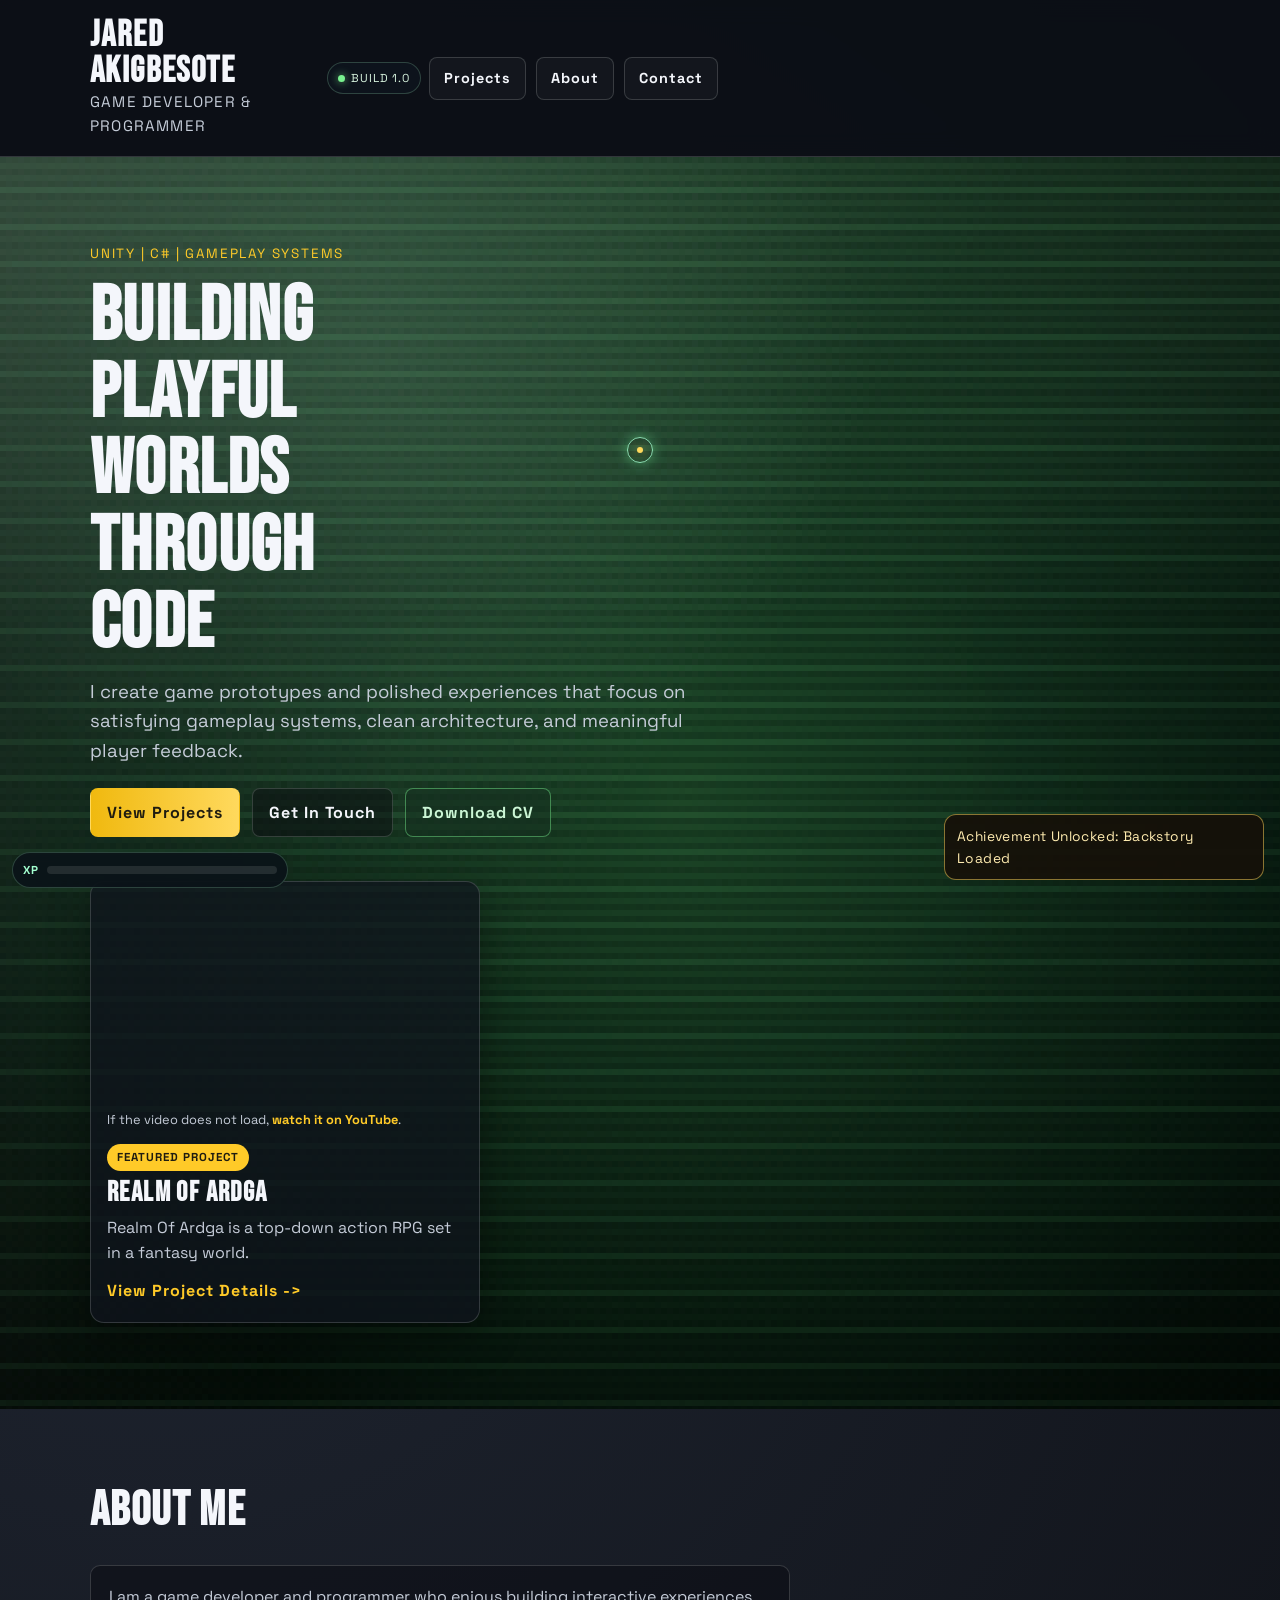
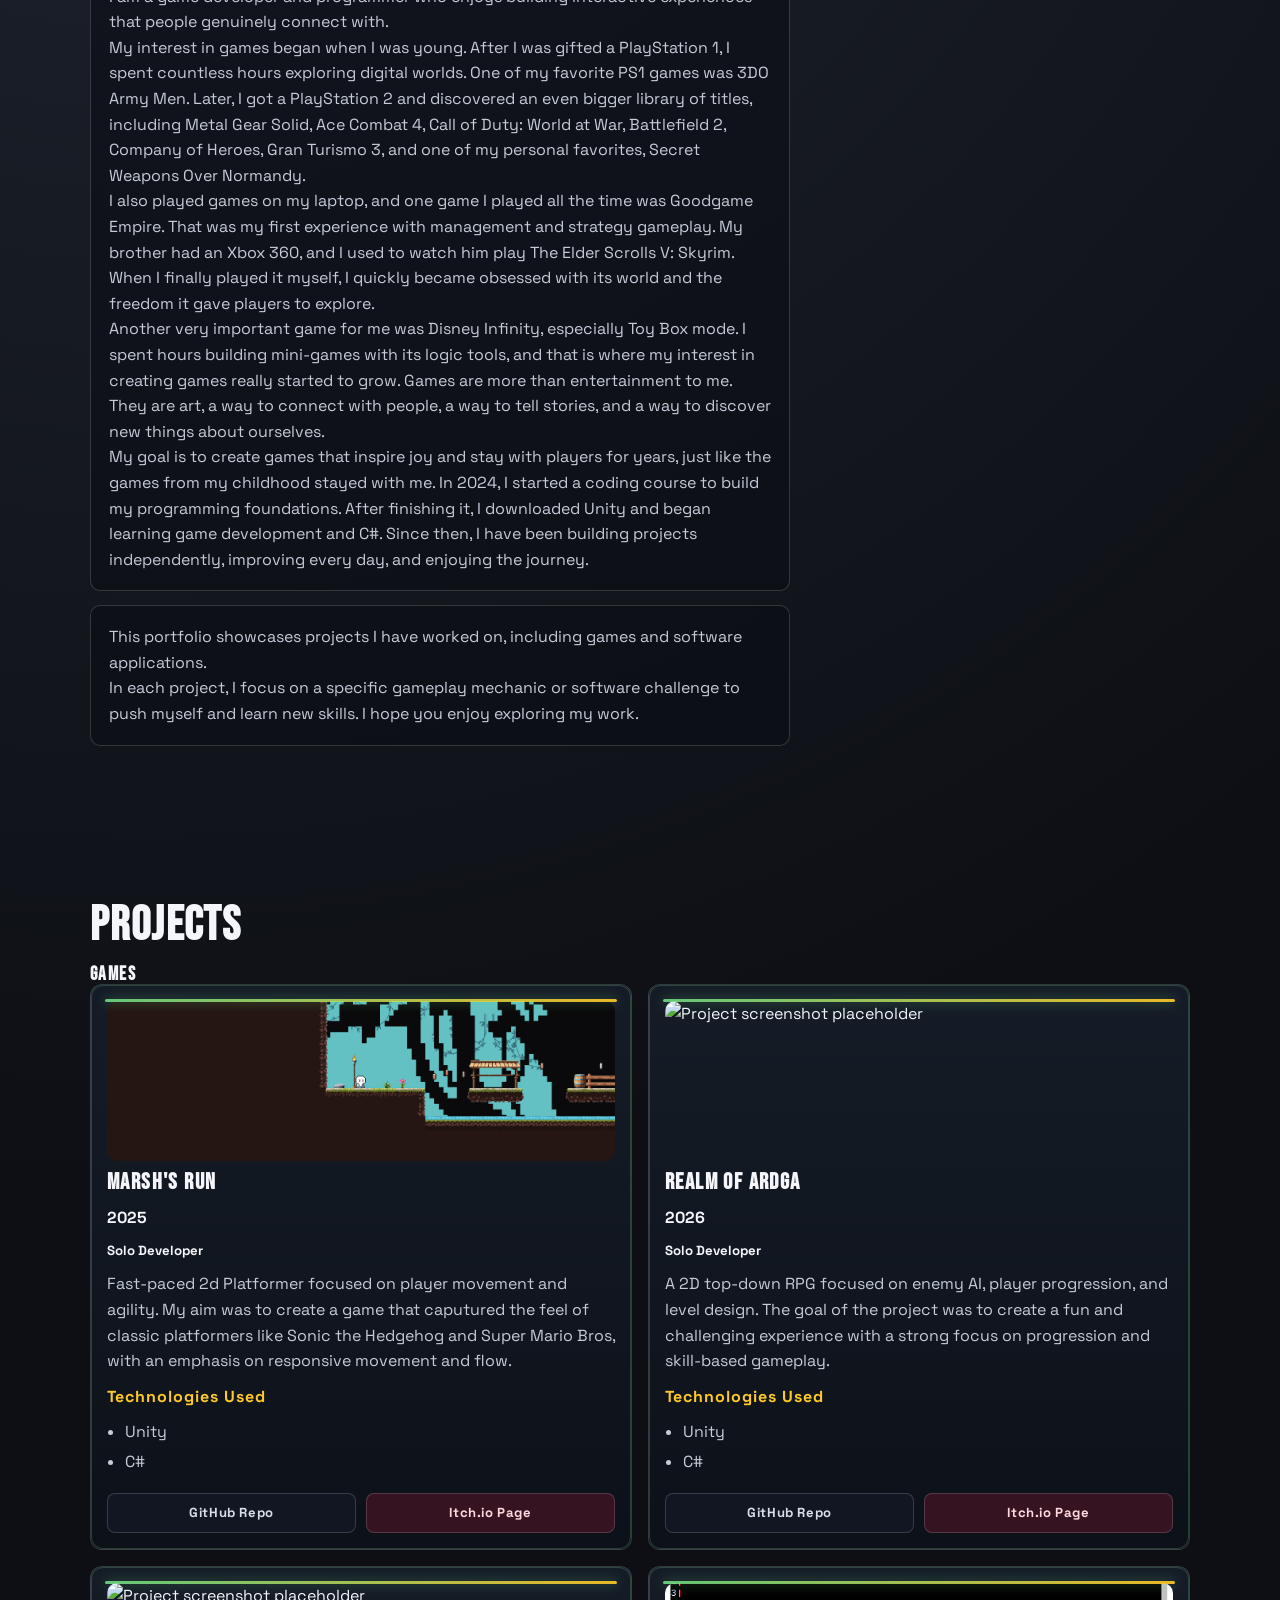
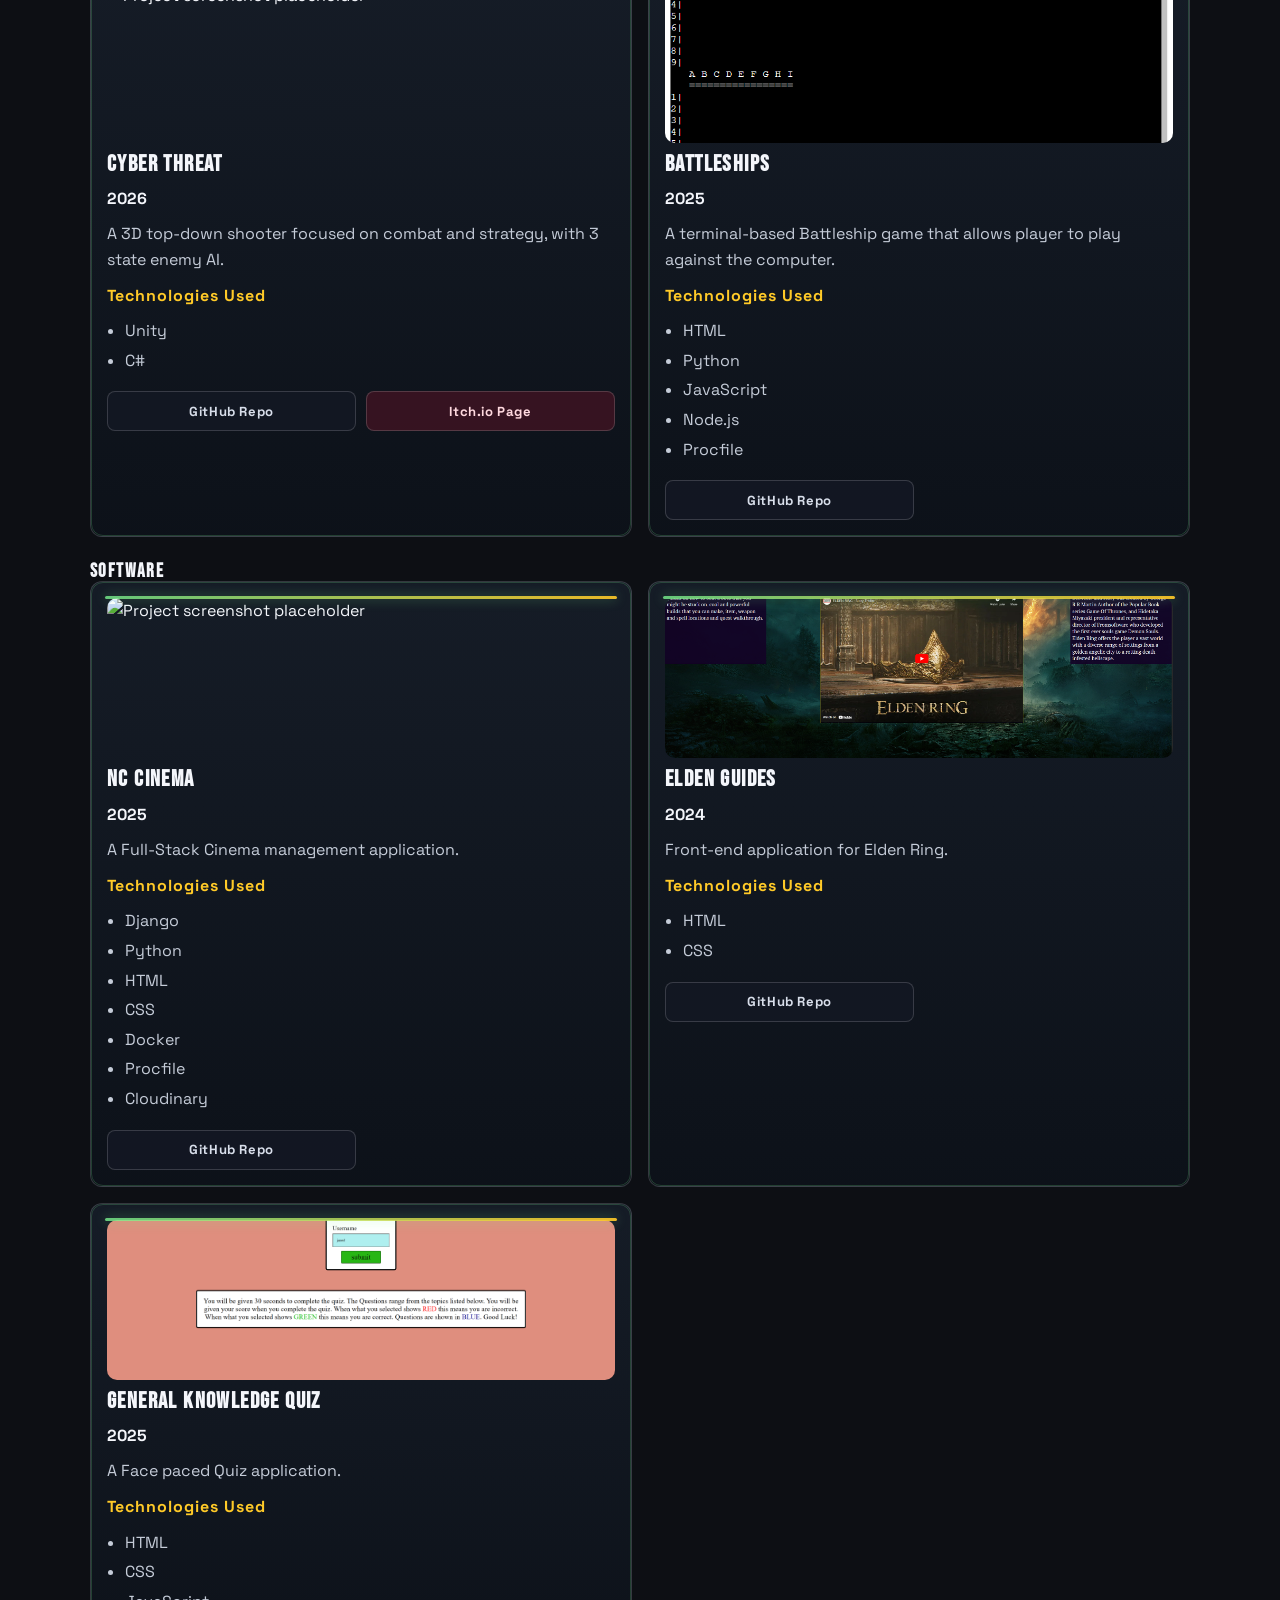
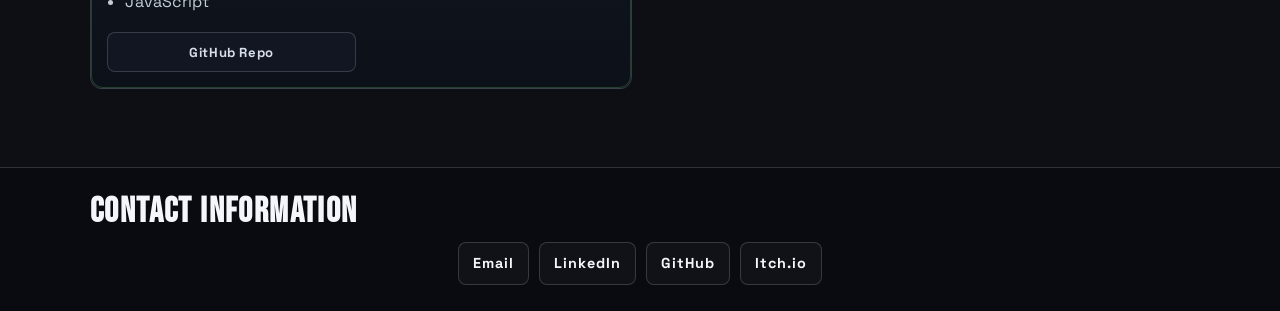
==== index.html @ 9cdea9b0 "Refine project tile content and linking" ====
<!doctype html>
<html lang="en">

<head>
  <meta charset="UTF-8" />
  <meta name="viewport" content="width=device-width, initial-scale=1.0" />
  <meta name="description" content="Portfolio of a game developer and programmer." />
  <title>Jared Akigbesote | Game Developer Portfolio</title>
  <link rel="stylesheet" href="Assets/Css/style.css" />
  <script src="Assets/Js/pixel-bg.js" defer></script>
  <script src="Assets/Js/game-ui.js" defer></script>
</head>

<body>
  <div class="xp-hud" aria-hidden="true">
    <span class="xp-label">XP</span>
    <div class="xp-track">
      <div class="xp-fill" id="xp-fill"></div>
    </div>
  </div>
  <div class="achievement-toast" id="achievement-toast" role="status" aria-live="polite"></div>
  <div class="cursor-dot" id="cursor-dot" aria-hidden="true"></div>
  <div class="cursor-ring" id="cursor-ring" aria-hidden="true"></div>
  <header class="site-header">
    <div class="container header-inner">
      <div class="brand-block">
        <h1>Jared Akigbesote</h1>
        <p id="subtitle">Game Developer & Programmer</p>
      </div>
      <div class="hud-stats" aria-label="Status panel">
        <div class="hud-stat-chip">
          <span class="hud-dot"></span>
          <span>Build 1.0</span>
        </div>
        <nav aria-label="Primary navigation">
          <ul id="navbar">
            <li class="nav-item"><a href="#projects">Projects</a></li>
            <li class="nav-item"><a href="#about">About</a></li>
            <li class="nav-item"><a href="#contact">Contact</a></li>
          </ul>
        </nav>
      </div>
  </header>
  <!-- Main -->
  <main>
    <section id="welcome" class="hero-section">
      <div class="hero-backdrop" aria-hidden="true">
        <canvas id="hero-pixel-canvas"></canvas>
      </div>
      <div class="container hero-grid">
        <div class="hero-copy">
          <p class="eyebrow">Unity | C# | Gameplay Systems</p>
          <h2 id="welcome-heading">Building Playful Worlds Through Code</h2>
          <p class="hero-description">
            I create game prototypes and polished experiences that focus on
            satisfying gameplay systems, clean architecture, and meaningful player
            feedback.
          </p>
          <div class="hero-actions">
            <a class="button button-primary" href="#projects">View Projects</a>
            <a class="button button-secondary" href="#contact">Get In Touch</a>
            <a class="button button-cv" href="Assets/CV/Jared-Akigbesote-CV.pdf" download>Download CV</a>
          </div>
        </div>

        <article class="featured-project-box" aria-label="Featured project">
          <div class="featured-project-image">
            <iframe src="https://www.youtube.com/embed/cj3sl-19QPA" title="Realm Of Ardga gameplay trailer"
              frameborder="0"
              allow="accelerometer; autoplay; clipboard-write; encrypted-media; gyroscope; picture-in-picture"
              referrerpolicy="strict-origin-when-cross-origin" loading="lazy" allowfullscreen></iframe>
          </div>
          <p class="video-fallback">
            If the video does not load,
            <a href="https://www.youtube.com/watch?v=cj3sl-19QPA" target="_blank" rel="noopener noreferrer">watch it on
              YouTube</a>.
          </p>
          <div class="featured-project-tag">Featured Project</div>
          <h3>Realm Of Ardga</h3>
          <p>Realm Of Ardga is a top-down action RPG set in a fantasy world.</p>
          <a href="#projects" class="project-link">View Project Details -></a>
        </article>
      </div>
    </section>

    <!-- About Section -->

    <section id="about" class="content-section">
      <div class="container about-grid">
        <h2>About Me</h2>
        <div class="profile-text-container">
          <div id="profile-text">
            <p>
              I am a game developer and programmer who enjoys building
              interactive experiences that people genuinely connect with.
            </p>
            <p>
              My interest in games began when I was young. After I was gifted a
              PlayStation 1, I spent countless hours exploring digital worlds.
              One of my favorite PS1 games was 3DO Army Men. Later, I got a
              PlayStation 2 and discovered an even bigger library of titles,
              including Metal Gear Solid, Ace Combat 4, Call of Duty: World at
              War, Battlefield 2, Company of Heroes, Gran Turismo 3, and one of
              my personal favorites, Secret Weapons Over Normandy.
            </p>
            <p>
              I also played games on my laptop, and one game I played all the
              time was Goodgame Empire. That was my first experience with
              management and strategy gameplay. My brother had an Xbox 360, and
              I used to watch him play The Elder Scrolls V: Skyrim. When I
              finally played it myself, I quickly became obsessed with its world
              and the freedom it gave players to explore.
            </p>
            <p>
              Another very important game for me was Disney Infinity, especially
              Toy Box mode. I spent hours building mini-games with its logic
              tools, and that is where my interest in creating games really
              started to grow. Games are more than entertainment to me. They are
              art, a way to connect with people, a way to tell stories, and a
              way to discover new things about ourselves.
            </p>
            <p>
              My goal is to create games that inspire joy and stay with players
              for years, just like the games from my childhood stayed with me.
              In 2024, I started a coding course to build my programming
              foundations. After finishing it, I downloaded Unity and began
              learning game development and C#. Since then, I have been building
              projects independently, improving every day, and enjoying the
              journey.
            </p>
          </div>
          <div id="profile-text-secondary">
            <p>
              This portfolio showcases projects I have worked on, including
              games and software applications.
            </p>
            <p>
              In each project, I focus on a specific gameplay mechanic or
              software challenge to push myself and learn new skills. I hope you
              enjoy exploring my work.
            </p>
          </div>
        </div>
      </div>
    </section>
    <!-- Projects Section -->
    <section id="projects" class="content-section">
      <div class="container">
        <h2>Projects</h2>
        <h3>Games</h3>
        <div class="project-grid">
          <article class="project-tile" data-project-url="marshsrun.html">
            <div class="project-tile-image">
              <img src="Assets/Images/Marsh's-run.png" alt="Project screenshot placeholder" />
            </div>
            <h3>Marsh's Run</h3>
            <h4>2025</h4>
            <h5>Solo Developer</h5>
            <p>
              Fast-paced 2d Platformer focused on player movement and agility.
              My aim was to create a game that caputured the feel of classic platformers like Sonic the
              Hedgehog and Super Mario Bros, with an emphasis on responsive movement and flow.
            </p>
            <h4 class="project-tech-heading">Technologies Used</h4>
            <ul class="project-tech-list">
              <li>Unity</li>
              <li>C#</li>
            </ul>
            <div class="project-links">
              <a class="project-box-button github-button" href="https://github.com/jareda034/MarshsRunScripts"
                target="_blank" rel="noopener noreferrer">GitHub Repo</a>
              <a class="project-box-button itch-button" href="https://ping-wing.itch.io/marshs-run" target="_blank"
                rel="noopener noreferrer">Itch.io Page</a>
            </div>
          </article>
          <article class="project-tile" data-project-url="realmofardga.html">
            <div class="project-tile-image">
              <img src="Assets/Images/featured-project.png" alt="Project screenshot placeholder" />
            </div>
            <h3>Realm Of Ardga</h3>
            <h4>2026</h4>
            <h5>Solo Developer</h5>
            <p>
              A 2D top-down RPG focused on enemy AI, player progression, and level design. The goal of the project was
              to create a fun and challenging experience with a strong focus on progression and skill-based gameplay.
            </p>
            <h4 class="project-tech-heading">Technologies Used</h4>
            <ul class="project-tech-list">
              <li>Unity</li>
              <li>C#</li>
            </ul>
            <div class="project-links">
              <a class="project-box-button github-button" href="https://github.com/jareda034/Scripts" target="_blank"
                rel="noopener noreferrer">GitHub Repo</a>
              <a class="project-box-button itch-button" href="https://ping-wing.itch.io/realm-of-ard" target="_blank"
                rel="noopener noreferrer">Itch.io Page</a>
            </div>
          </article>
          <article class="project-tile">
            <div class="project-tile-image">
              <img src="Assets/Images/Cyber-Threat.png" alt="Project screenshot placeholder" />
            </div>
            <h3>Cyber Threat</h3>
            <h4>2026</h4>
            <p>
              A 3D top-down shooter focused on combat and strategy, with 3
              state enemy AI.
            </p>
            <h4 class="project-tech-heading">Technologies Used</h4>
            <ul class="project-tech-list">
              <li>Unity</li>
              <li>C#</li>
            </ul>
            <div class="project-links">
              <a class="project-box-button github-button" href="https://github.com/jareda034/Bounty" target="_blank"
                rel="noopener noreferrer">GitHub Repo</a>
              <a class="project-box-button itch-button" href="https://ping-wing.itch.io/cyber-threat" target="_blank"
                rel="noopener noreferrer">Itch.io Page</a>
            </div>
          </article>
          <article class="project-tile">
            <div class="project-tile-image">
              <img src="Assets/Images/battleship.png" alt="Project screenshot placeholder" />
            </div>
            <h3>BattleShips</h3>
            <h4>2025</h4>
            <p>
              A terminal-based Battleship game that allows player to play against the computer.
            </p>
            <h4 class="project-tech-heading">Technologies Used</h4>
            <ul class="project-tech-list">
              <li>HTML</li>
              <li>Python</li>
              <li>JavaScript</li>
              <li>Node.js</li>
              <li>Procfile</li>
            </ul>
            <div class="project-links">
              <a class="project-box-button github-button" href="https://github.com/jaredakigbesote/battleship"
                target="_blank" rel="noopener noreferrer">GitHub Repo</a>
            </div>
          </article>
        </div>

        <br />

        <h3>Software</h3>
        <div class="project-grid">
          <article class="project-tile">
            <div class="project-tile-image">
              <img src="Assets/Images/NCmain.png" alt="Project screenshot placeholder" />
            </div>
            <h3>NC Cinema</h3>
            <h4>2025</h4>
            <p>A Full-Stack Cinema management application.</p>
            <h4 class="project-tech-heading">Technologies Used</h4>
            <ul class="project-tech-list">
              <li>Django</li>
              <li>Python</li>
              <li>HTML</li>
              <li>CSS</li>
              <li>Docker</li>
              <li>Procfile</li>
              <li>Cloudinary</li>
            </ul>
            <div class="project-links">
              <a class="project-box-button github-button" href="https://github.com/jaredakigbesote/cinema-p4"
                target="_blank" rel="noopener noreferrer">GitHub Repo</a>
            </div>
          </article>
          <article class="project-tile">
            <div class="project-tile-image">
              <img src="Assets/Images/EldenGuides.png" alt="Project screenshot placeholder" />
            </div>
            <h3>Elden Guides</h3>
            <h4>2024</h4>
            <p>Front-end application for Elden Ring.</p>
            <h4 class="project-tech-heading">Technologies Used</h4>
            <ul class="project-tech-list">
              <li>HTML</li>
              <li>CSS</li>
            </ul>
            <div class="project-links">
              <a class="project-box-button github-button" href="https://github.com/jaredakigbesote/Eguides-project"
                target="_blank" rel="noopener noreferrer">GitHub Repo</a>
            </div>
          </article>
          <article class="project-tile">
            <div class="project-tile-image">
              <img src="Assets/Images/Quizmain.png" alt="Project screenshot placeholder" />
            </div>
            <h3>General Knowledge Quiz</h3>
            <h4>2025</h4>
            <p>A Face paced Quiz application.</p>
            <h4 class="project-tech-heading">Technologies Used</h4>
            <ul class="project-tech-list">
              <li>HTML</li>
              <li>CSS</li>
              <li>JavaScript</li>
            </ul>
            <div class="project-links">
              <a class="project-box-button github-button" href="https://github.com/jaredakigbesote/quiz" target="_blank"
                rel="noopener noreferrer">GitHub Repo</a>
            </div>
          </article>
        </div>
      </div>
    </section>
  </main>
  <!-- Contact Section -->
  <footer id="contact">
    <div class="container">
      <h2 id="contact-heading">Contact Information</h2>
      <nav aria-label="Contact links">
        <ul id="contact-bar">
          <li class="nav-item">
            <a href="https://mail.google.com/mail/?view=cm&fs=1&to=jakigbesotewm@gmail.com&su=Portfolio%20Inquiry"
              target="_blank" rel="noopener noreferrer">Email</a>
          </li>
          <li class="nav-item">
            <a href="https://www.linkedin.com/in/jared-akigbesote-3b79b0327/" target="_blank"
              rel="noopener noreferrer">LinkedIn</a>
          </li>
          <li class="nav-item">
            <a href="https://github.com/jareda034" target="_blank" rel="noopener noreferrer">GitHub</a>
          </li>
          <li class="nav-item">
            <a href="https://ping-wing.itch.io/" target="_blank" rel="noopener noreferrer">Itch.io</a>
          </li>
        </ul>
      </nav>
    </div>
  </footer>
</body>

</html>
---- Assets/Css/style.css ----
@import url("https://fonts.googleapis.com/css2?family=Bebas+Neue&family=Space+Grotesk:wght@400;500;700&display=swap");

:root {
  --bg: #0d0f14;
  --surface: #191d26;
  --surface-soft: rgba(16, 20, 30, 0.72);
  --text: #f4f6fb;
  --muted: #c5ccd8;
  --accent: #ffca28;
  --accent-strong: #ffd95d;
  --line: rgba(255, 255, 255, 0.16);
  --shadow: 0 14px 40px rgba(0, 0, 0, 0.38);
  --hud: rgba(14, 22, 31, 0.86);
  --hud-line: rgba(165, 240, 189, 0.22);
}

* {
  margin: 0;
  padding: 0;
  box-sizing: border-box;
}

.site-header,
main,
footer {
  position: relative;
  z-index: 1;
}

body {
  min-height: 100vh;
  color: var(--text);
  font-family: "Space Grotesk", "Segoe UI", sans-serif;
  background: radial-gradient(circle at 12% 20%, #1f2531 0%, var(--bg) 42%);
  line-height: 1.6;
}

body::before {
  content: "";
  position: fixed;
  inset: 0;
  pointer-events: none;
  z-index: 0;
  background-image:
    linear-gradient(rgba(255, 255, 255, 0.02) 1px, transparent 1px),
    linear-gradient(90deg, rgba(255, 255, 255, 0.02) 1px, transparent 1px);
  background-size: 36px 36px;
  opacity: 0.35;
}

h1,
h2,
h3 {
  font-family: "Bebas Neue", Impact, sans-serif;
  letter-spacing: 1.4px;
  line-height: 1;
}

a {
  color: inherit;
}

.container {
  width: min(1100px, 92vw);
  margin: 0 auto;
}

.site-header {
  position: sticky;
  top: 0;
  z-index: 100;
  background: rgba(12, 15, 22, 0.9);
  border-bottom: 1px solid var(--line);
  backdrop-filter: blur(12px);
}

.header-inner {
  display: flex;
  justify-content: space-between;
  align-items: center;
  gap: 16px;
  padding: 18px 0;
}

.brand-block h1 {
  font-size: clamp(2rem, 2.8vw, 2.6rem);
}

#subtitle {
  color: var(--muted);
  font-size: 0.95rem;
  text-transform: uppercase;
  letter-spacing: 1.2px;
}

.hud-stats {
  display: flex;
  gap: 8px;
  align-items: center;
}

.hud-stat-chip {
  display: inline-flex;
  align-items: center;
  gap: 6px;
  padding: 6px 10px;
  border: 1px solid var(--hud-line);
  border-radius: 999px;
  background: var(--hud);
  font-size: 0.72rem;
  color: #d7f3de;
  letter-spacing: 0.8px;
  text-transform: uppercase;
}

.hud-dot {
  width: 7px;
  height: 7px;
  border-radius: 50%;
  background: #79f28f;
  box-shadow: 0 0 8px rgba(121, 242, 143, 0.8);
}

.hud-dot-warn {
  background: #f7d85c;
  box-shadow: 0 0 8px rgba(247, 216, 92, 0.8);
}

#navbar,
#contact-bar {
  display: flex;
  flex-wrap: wrap;
  justify-content: center;
  gap: 10px;
  list-style: none;
}

.nav-item a {
  display: inline-block;
  text-decoration: none;
  border: 1px solid var(--line);
  background-color: rgba(255, 255, 255, 0.03);
  padding: 9px 14px;
  border-radius: 8px;
  font-size: 0.9rem;
  font-weight: 700;
  letter-spacing: 1px;
  transition: transform 0.2s ease, border-color 0.2s ease, color 0.2s ease;
}

.nav-item a:hover,
.nav-item a:focus-visible {
  color: var(--accent);
  border-color: var(--accent);
  transform: translateY(-2px);
}

.hero-section {
  position: relative;
  overflow: hidden;
}

.hero-backdrop {
  position: absolute;
  inset: 0;
  background: linear-gradient(180deg, rgba(10, 13, 20, 0.6), rgba(7, 10, 16, 0.92));
  transform: scale(1.02);
}

#hero-pixel-canvas {
  position: absolute;
  inset: 0;
  width: 100%;
  height: 100%;
  image-rendering: pixelated;
  pointer-events: none;
}

.hero-grid {
  position: relative;
  display: grid;
  grid-template-columns: 1.2fr 0.9fr;
  gap: clamp(24px, 3.4vw, 44px);
  align-items: end;
  min-height: 78vh;
  padding: clamp(48px, 8vw, 86px) 0;
}

.hero-copy {
  display: grid;
  gap: 14px;
  max-width: 60ch;
}

.eyebrow {
  font-size: 0.84rem;
  text-transform: uppercase;
  letter-spacing: 1.8px;
  color: var(--accent);
}

#welcome-heading {
  font-size: clamp(2.8rem, 6vw, 5rem);
  max-width: 11ch;
  text-wrap: balance;
}

.hero-description {
  color: var(--muted);
  font-size: clamp(1rem, 1.7vw, 1.16rem);
}

.hero-actions {
  display: flex;
  flex-wrap: wrap;
  gap: 12px;
  margin-top: 8px;
}

.button {
  display: inline-block;
  text-decoration: none;
  border-radius: 8px;
  padding: 11px 16px;
  font-weight: 700;
  letter-spacing: 1px;
  border: 1px solid transparent;
  transition: transform 0.2s ease, filter 0.2s ease, box-shadow 0.2s ease;
  position: relative;
  overflow: hidden;
}

.button:hover,
.button:focus-visible {
  transform: translateY(-2px);
  filter: brightness(1.06);
}

.button::after {
  content: "";
  position: absolute;
  inset: 0;
  background: linear-gradient(120deg, transparent 0%, rgba(255, 255, 255, 0.26) 40%, transparent 72%);
  transform: translateX(-130%);
  transition: transform 0.45s ease;
}

.button:hover::after,
.button:focus-visible::after {
  transform: translateX(130%);
}

.button-primary {
  background: linear-gradient(90deg, #f0b90f, var(--accent-strong));
  color: #1f1c10;
}

.button-secondary {
  border-color: var(--line);
  background: rgba(10, 12, 16, 0.5);
}

.button-cv {
  border-color: rgba(121, 242, 143, 0.45);
  background: rgba(22, 49, 33, 0.56);
  color: #cbf6d5;
}

.button-cv:hover,
.button-cv:focus-visible {
  border-color: rgba(160, 255, 186, 0.8);
  box-shadow: 0 0 16px rgba(121, 242, 143, 0.35);
}

.featured-project-box {
  justify-self: end;
  max-width: 390px;
  border-radius: 14px;
  overflow: hidden;
  background: var(--surface-soft);
  border: 1px solid var(--line);
  box-shadow: var(--shadow);
  display: grid;
}

.featured-project-image {
  width: 100%;
  height: 220px;
  overflow: hidden;
}

.featured-project-image iframe,
.featured-project-image img {
  width: 100%;
  height: 100%;
  object-fit: cover;
  display: block;
  transition: transform 0.35s ease;
}

.featured-project-box:hover .featured-project-image img,
.featured-project-box:hover .featured-project-image iframe {
  transform: scale(1.04);
}

.featured-project-tag {
  justify-self: start;
  margin: 14px 16px 8px;
  font-size: 0.72rem;
  color: #1f1c10;
  font-weight: 700;
  letter-spacing: 1px;
  text-transform: uppercase;
  background: var(--accent);
  border-radius: 999px;
  padding: 4px 10px;
}

.featured-project-box h3 {
  font-size: 1.75rem;
  margin: 0 16px;
}

.featured-project-box p {
  margin: 8px 16px 0;
  color: var(--muted);
}

.video-fallback {
  margin: 10px 16px 0;
  font-size: 0.8rem;
  color: #b6c0d3;
}

.video-fallback a {
  color: var(--accent);
  text-decoration: none;
  font-weight: 700;
}

.video-fallback a:hover,
.video-fallback a:focus-visible {
  color: var(--accent-strong);
}

.project-link {
  margin: 12px 16px 18px;
  text-decoration: none;
  color: var(--accent);
  font-weight: 700;
  letter-spacing: 1px;
}

.project-link:hover,
.project-link:focus-visible {
  color: var(--accent-strong);
}

.hero-section,
.content-section {
  opacity: 0;
  transform: translateY(20px);
  transition: opacity 0.65s ease, transform 0.65s ease;
}

.hero-section.is-visible,
.content-section.is-visible {
  opacity: 1;
  transform: translateY(0);
}

.content-section {
  padding: clamp(40px, 7vw, 78px) 0;
}

.content-section h2 {
  font-size: clamp(2rem, 4vw, 3rem);
  margin-bottom: 16px;
}

.about-grid {
  display: grid;
  gap: 14px;
}

.profile-text-container {
  display: grid;
  gap: 14px;
  max-width: 70ch;
}

#profile-text,
#profile-text-secondary {
  color: var(--muted);
  border: 1px solid var(--line);
  background: rgba(11, 14, 21, 0.56);
  padding: 18px;
  border-radius: 10px;
}

.project-grid {
  display: grid;
  grid-template-columns: repeat(3, minmax(0, 1fr));
  gap: 16px;
}

.project-tile {
  border: 1px solid var(--line);
  background:
    linear-gradient(180deg, rgba(21, 28, 39, 0.96), rgba(12, 17, 25, 0.96)),
    var(--surface);
  border-radius: 12px;
  padding: 16px;
  display: grid;
  align-content: start;
  gap: 10px;
  position: relative;
  overflow: hidden;
  transition: transform 0.2s ease, border-color 0.2s ease;
}

.project-tile::before {
  content: "";
  position: absolute;
  inset: 0;
  pointer-events: none;
  border-radius: inherit;
  border: 1px solid rgba(121, 242, 143, 0.2);
}

.project-tile::after {
  content: "";
  position: absolute;
  left: 14px;
  right: 14px;
  top: 14px;
  height: 3px;
  border-radius: 4px;
  background: linear-gradient(90deg, rgba(121, 242, 143, 0.8), rgba(255, 202, 40, 0.9));
  box-shadow: 0 0 12px rgba(121, 242, 143, 0.45);
}

.project-tile:hover {
  transform: translateY(-4px);
  border-color: rgba(121, 242, 143, 0.52);
}

.project-tile[data-project-url] {
  cursor: pointer;
}

.project-tile[data-project-url]:focus-visible {
  outline: 2px solid rgba(255, 202, 40, 0.9);
  outline-offset: 2px;
}

.project-tile-image {
  width: 100%;
  height: 160px;
  border-radius: 10px;
  overflow: hidden;
}

.project-tile-image img {
  width: 100%;
  height: 100%;
  object-fit: cover;
  display: block;
}

.project-tile h3 {
  font-size: 1.45rem;
}

.project-tile > h3:first-child {
  margin-top: 14px;
}

.project-tile p {
  color: var(--muted);
}

.project-tech-heading {
  font-size: 1rem;
  letter-spacing: 1px;
  color: var(--accent);
}

.project-tech-list {
  margin-left: 18px;
  color: var(--muted);
  display: grid;
  gap: 4px;
}

.mission-meta {
  display: flex;
  flex-wrap: wrap;
  gap: 6px;
  margin-top: 2px;
}

.mission-chip {
  display: inline-flex;
  align-items: center;
  padding: 2px 8px;
  border-radius: 999px;
  border: 1px solid rgba(142, 205, 255, 0.24);
  background: rgba(13, 18, 27, 0.72);
  color: #bcd5f2;
  font-size: 0.66rem;
  font-weight: 700;
  letter-spacing: 0.8px;
  text-transform: uppercase;
}

.project-links {
  display: grid;
  grid-template-columns: 1fr 1fr;
  align-items: start;
  gap: 10px;
  margin-top: 8px;
}

.project-box-button {
  display: inline-flex;
  align-items: center;
  justify-content: center;
  text-decoration: none;
  text-align: center;
  border-radius: 8px;
  padding: 8px 10px;
  min-height: 40px;
  font-size: 0.82rem;
  font-weight: 700;
  letter-spacing: 0.6px;
  border: 1px solid var(--line);
  transition: transform 0.2s ease, border-color 0.2s ease, color 0.2s ease,
    background-color 0.2s ease;
}

.project-box-button:hover,
.project-box-button:focus-visible {
  transform: translateY(-1px);
}

.github-button {
  color: #d8deea;
  background: rgba(20, 24, 35, 0.95);
}

.github-button:hover,
.github-button:focus-visible {
  border-color: #7ea1ff;
  color: #c8d7ff;
}

.itch-button {
  color: #ffd9df;
  background: rgba(61, 20, 34, 0.86);
}

.itch-button:hover,
.itch-button:focus-visible {
  border-color: #ff6b93;
  color: #ffe3ea;
}

footer {
  border-top: 1px solid var(--line);
  padding: 26px 0;
  background-color: rgba(10, 12, 16, 0.9);
}

#contact-heading {
  font-size: 2.2rem;
  margin-bottom: 12px;
}

.xp-hud {
  position: fixed;
  left: 14px;
  top: auto;
  bottom: 12px;
  z-index: 140;
  display: flex;
  align-items: center;
  gap: 8px;
  padding: 8px 10px;
  border-radius: 999px;
  border: 1px solid var(--hud-line);
  background: rgba(10, 17, 24, 0.84);
  backdrop-filter: blur(8px);
}

.xp-label {
  font-size: 0.72rem;
  letter-spacing: 1px;
  font-weight: 700;
  color: #a3ffd0;
}

.xp-track {
  width: min(32vw, 230px);
  height: 8px;
  border-radius: 999px;
  overflow: hidden;
  background: rgba(255, 255, 255, 0.1);
}

.xp-fill {
  width: 0%;
  height: 100%;
  background: linear-gradient(90deg, #72ffa8, #ffd95d);
  box-shadow: 0 0 14px rgba(114, 255, 168, 0.6);
  transition: width 0.12s linear;
}

.achievement-toast {
  position: fixed;
  right: 16px;
  bottom: 20px;
  z-index: 150;
  max-width: min(82vw, 320px);
  border-radius: 12px;
  border: 1px solid rgba(255, 217, 93, 0.5);
  background: rgba(22, 17, 9, 0.92);
  color: #ffecb0;
  padding: 10px 12px;
  font-size: 0.86rem;
  letter-spacing: 0.4px;
  opacity: 0;
  transform: translateY(14px);
  pointer-events: none;
  transition: opacity 0.3s ease, transform 0.3s ease;
}

.achievement-toast.is-visible {
  opacity: 1;
  transform: translateY(0);
}

.cursor-dot,
.cursor-ring {
  display: none;
}

@media (pointer: fine) {
  body.game-cursor {
    cursor: none;
  }

  body.game-cursor a,
  body.game-cursor button,
  body.game-cursor [role="button"] {
    cursor: none;
  }

  .cursor-dot,
  .cursor-ring {
    display: block;
    position: fixed;
    left: 0;
    top: 0;
    transform: translate(-50%, -50%);
    pointer-events: none;
    z-index: 180;
  }

  .cursor-dot {
    width: 6px;
    height: 6px;
    border-radius: 50%;
    background: #ffd95d;
    box-shadow: 0 0 12px rgba(255, 217, 93, 0.8);
  }

  .cursor-ring {
    width: 26px;
    height: 26px;
    border: 1px solid rgba(163, 255, 208, 0.82);
    border-radius: 50%;
    box-shadow: 0 0 14px rgba(114, 255, 168, 0.45);
    transition: width 0.14s ease, height 0.14s ease, border-color 0.14s ease;
  }

  .cursor-ring.is-hot {
    width: 40px;
    height: 40px;
    border-color: rgba(255, 217, 93, 0.92);
  }
}

@media (max-width: 1280px) {
  .hero-grid {
    grid-template-columns: 1fr;
    min-height: auto;
  }

  .xp-hud {
    top: auto;
    bottom: 12px;
    left: 12px;
  }

  .featured-project-box {
    justify-self: start;
    width: min(420px, 100%);
  }

  .project-grid {
    grid-template-columns: 1fr 1fr;
  }

  .hud-stats {
    order: 3;
    width: 100%;
    justify-content: flex-start;
  }
}

@media (max-width: 640px) {
  .header-inner {
    flex-direction: column;
    align-items: flex-start;
  }

  #welcome-heading {
    max-width: 16ch;
  }

  .hero-actions {
    width: 100%;
  }

  .button {
    width: 100%;
    text-align: center;
  }

  .project-grid {
    grid-template-columns: 1fr;
  }

  .project-links {
    grid-template-columns: 1fr;
  }
}
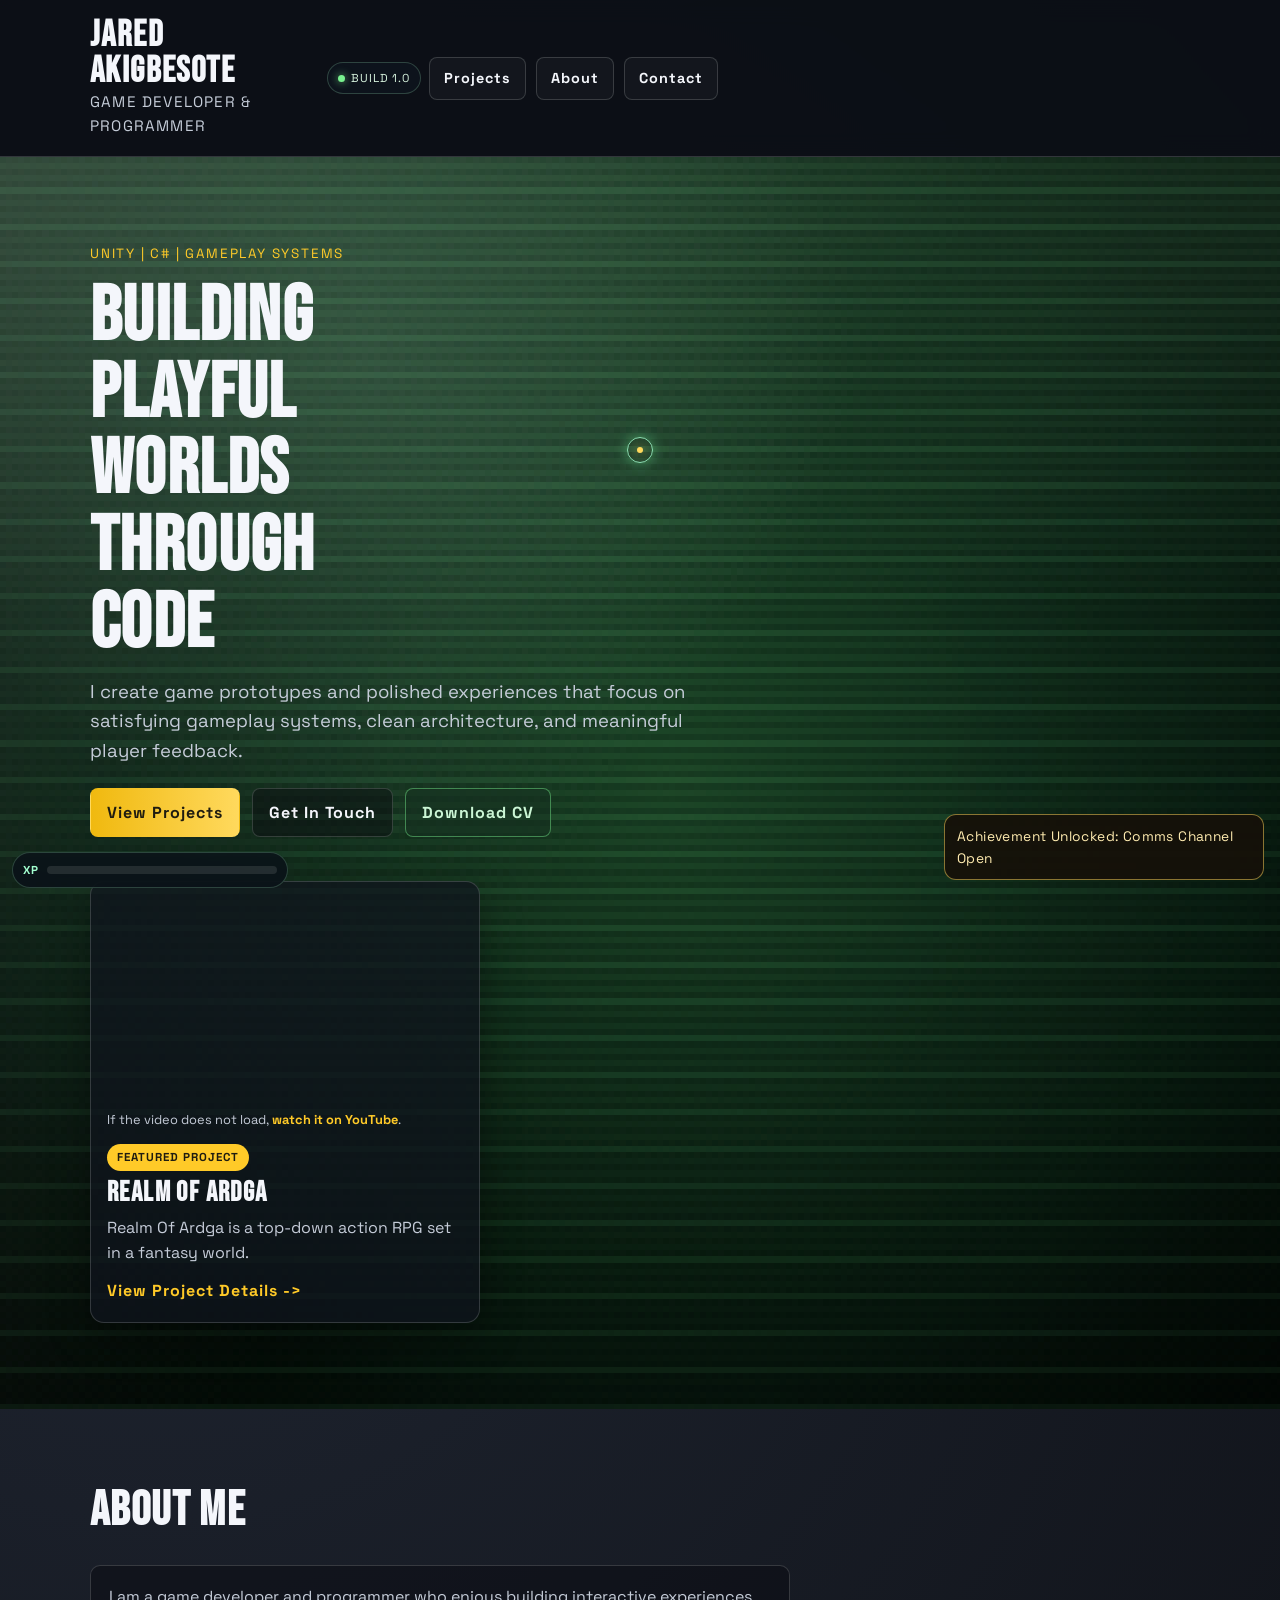
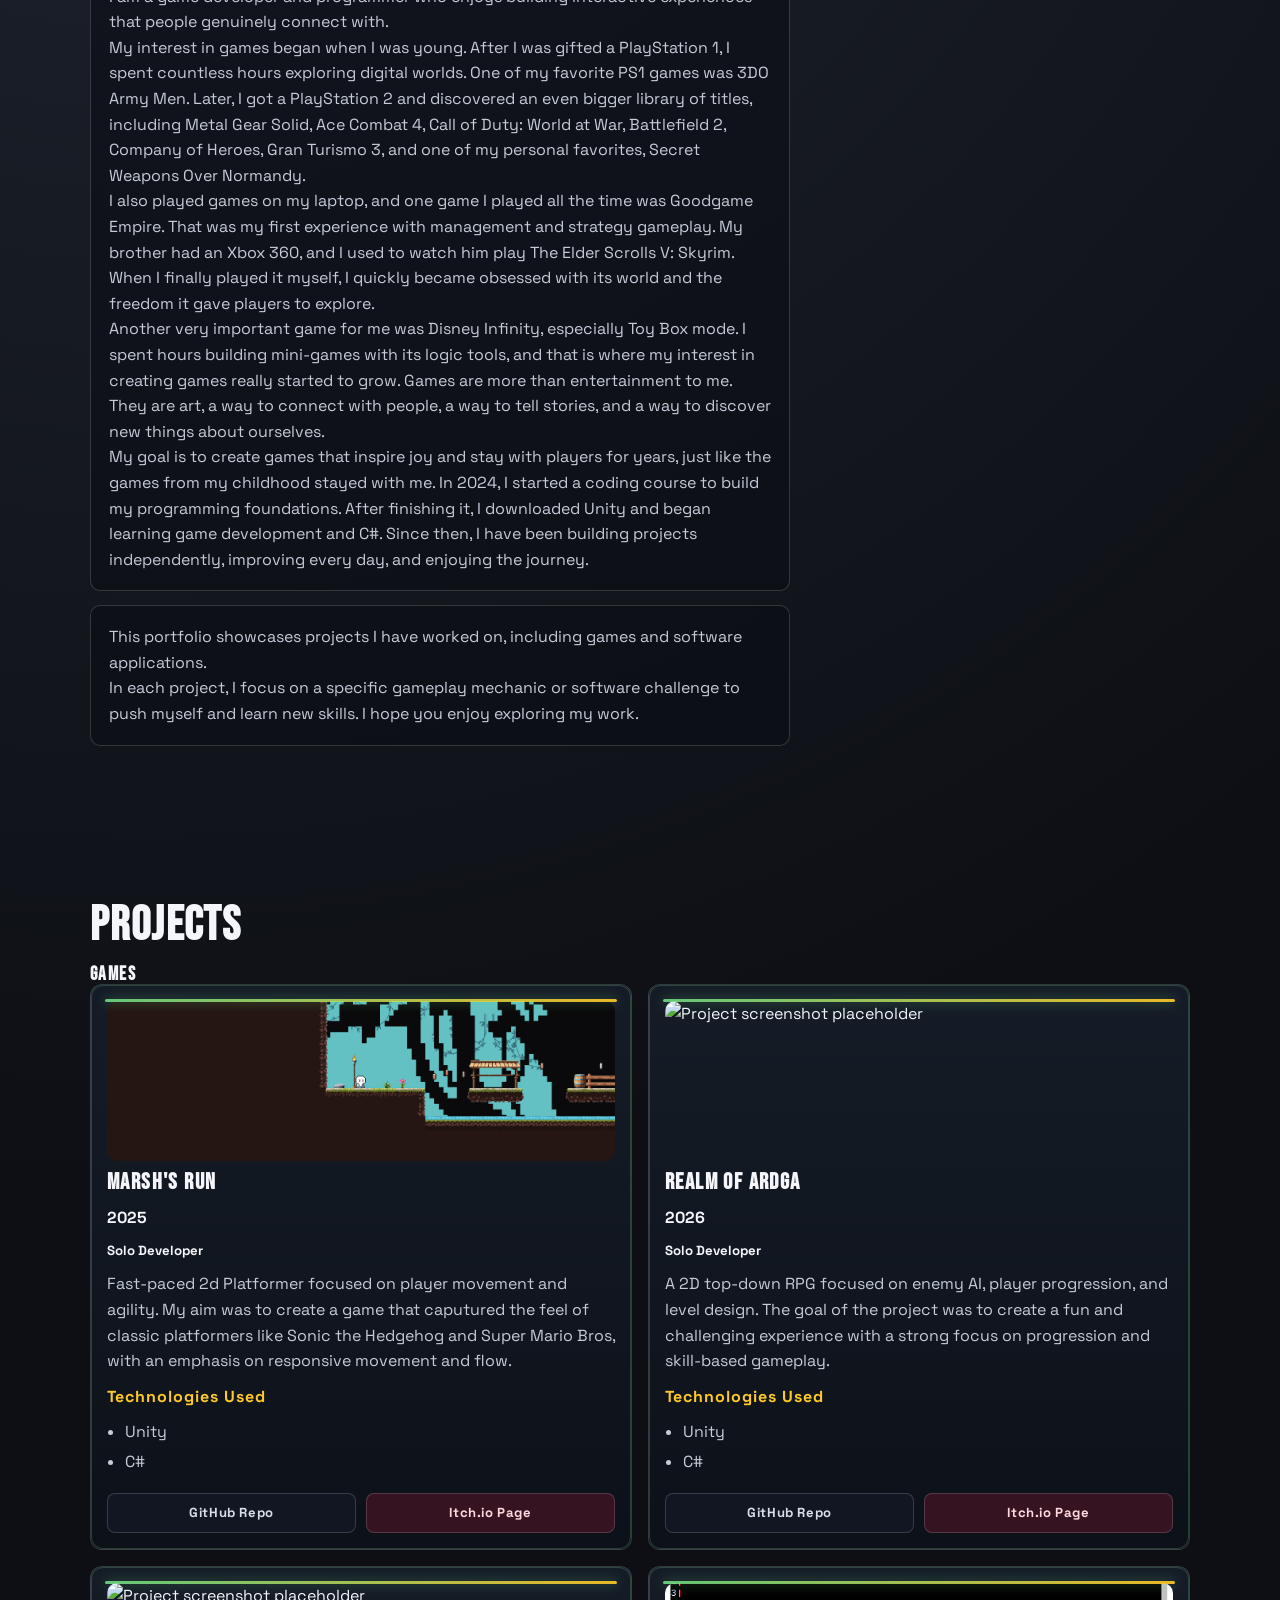
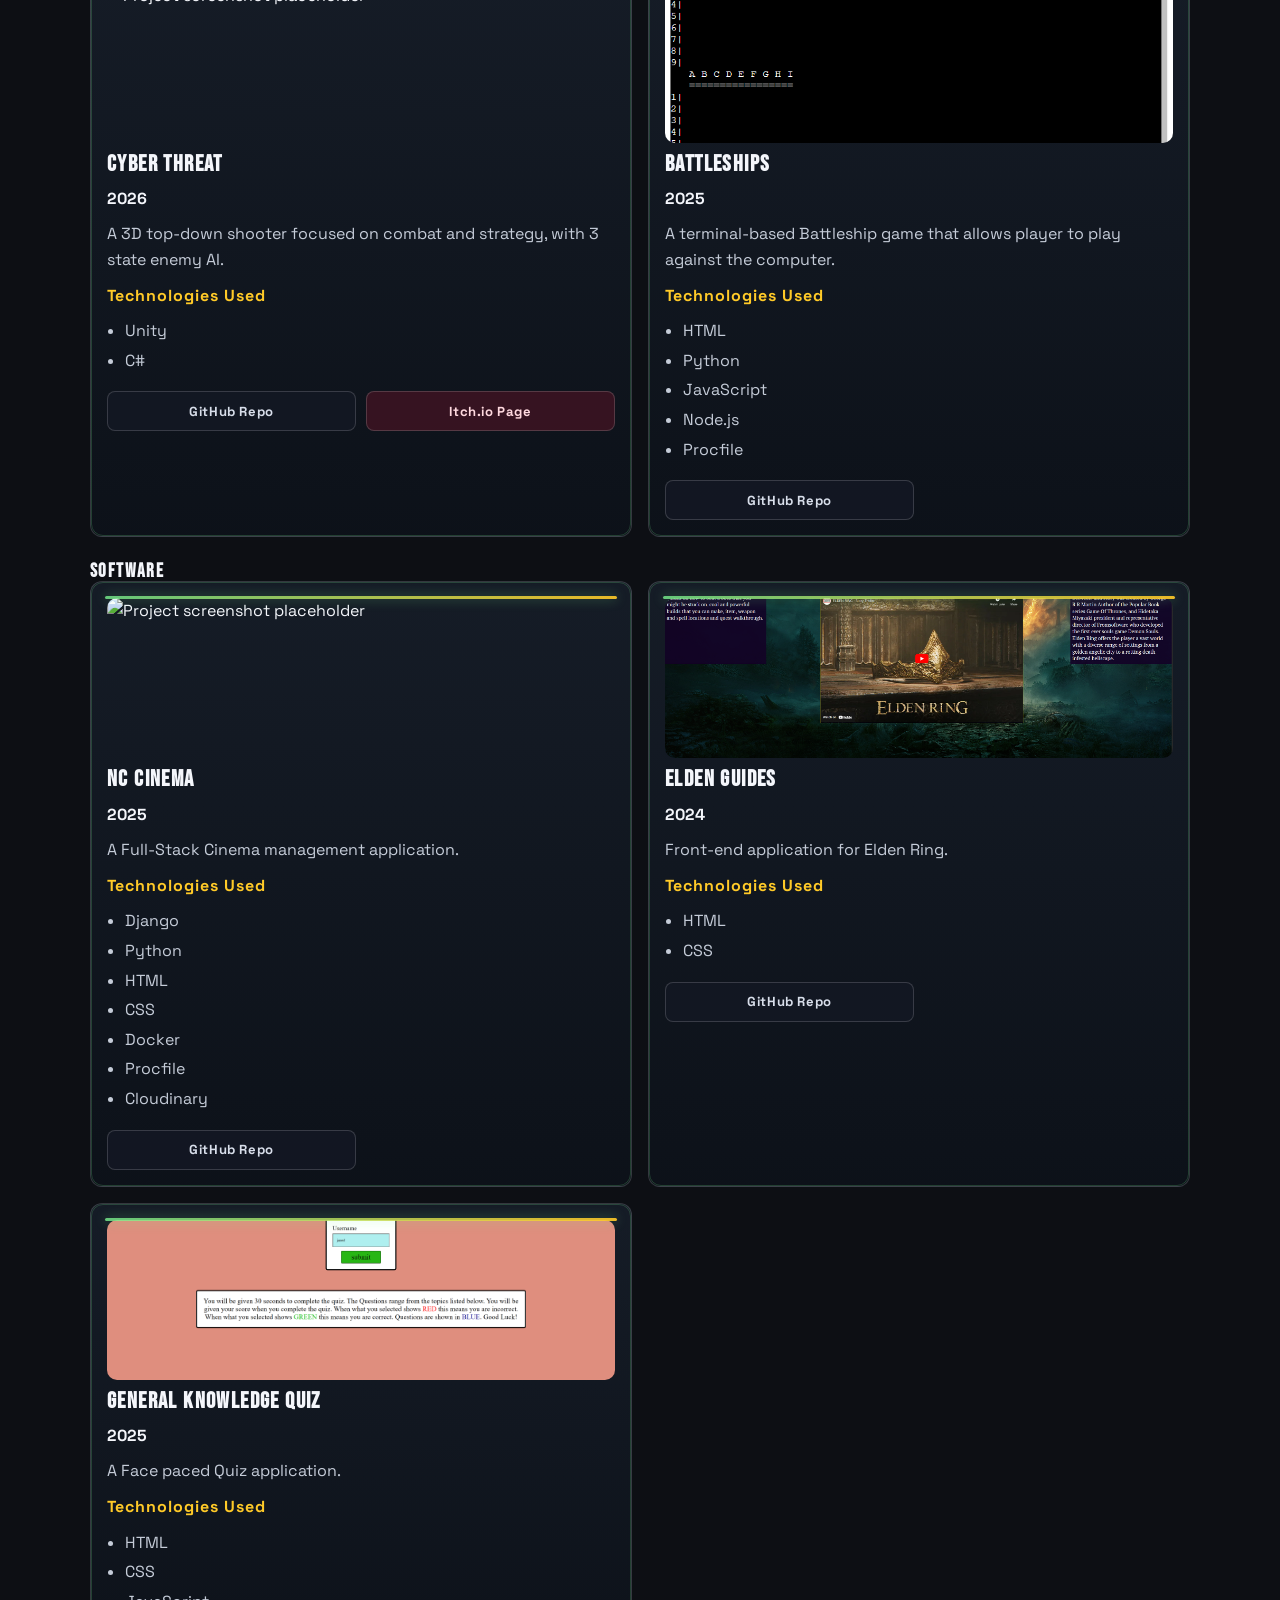
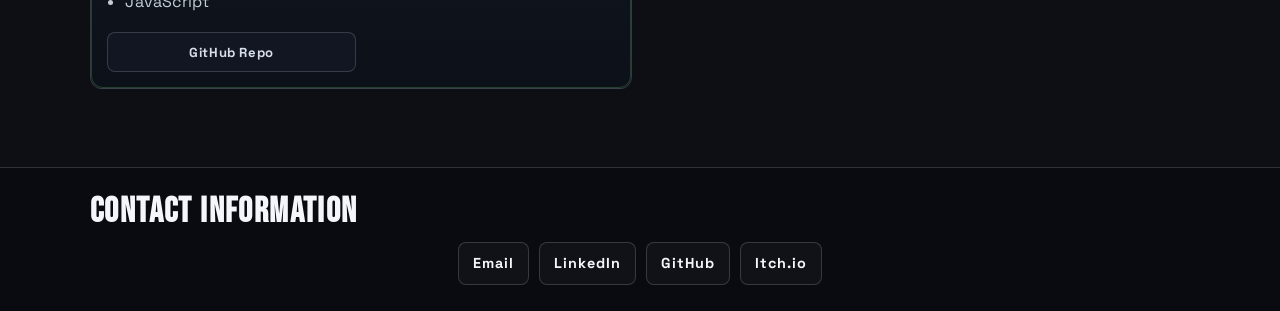
==== commit 9f608821: "Add Realm Of Ardga project detail page" ====
--- a/index.html
+++ b/index.html
@@ -196,7 +196,7 @@
                 rel="noopener noreferrer">Itch.io Page</a>
             </div>
           </article>
-          <article class="project-tile">
+          <article class="project-tile" data-project-url="cyberthreat.html">
             <div class="project-tile-image">
               <img src="Assets/Images/Cyber-Threat.png" alt="Project screenshot placeholder" />
             </div>
@@ -218,7 +218,7 @@
                 rel="noopener noreferrer">Itch.io Page</a>
             </div>
           </article>
-          <article class="project-tile">
+          <article class="project-tile" data-project-url="battleship.html">
             <div class="project-tile-image">
               <img src="Assets/Images/battleship.png" alt="Project screenshot placeholder" />
             </div>
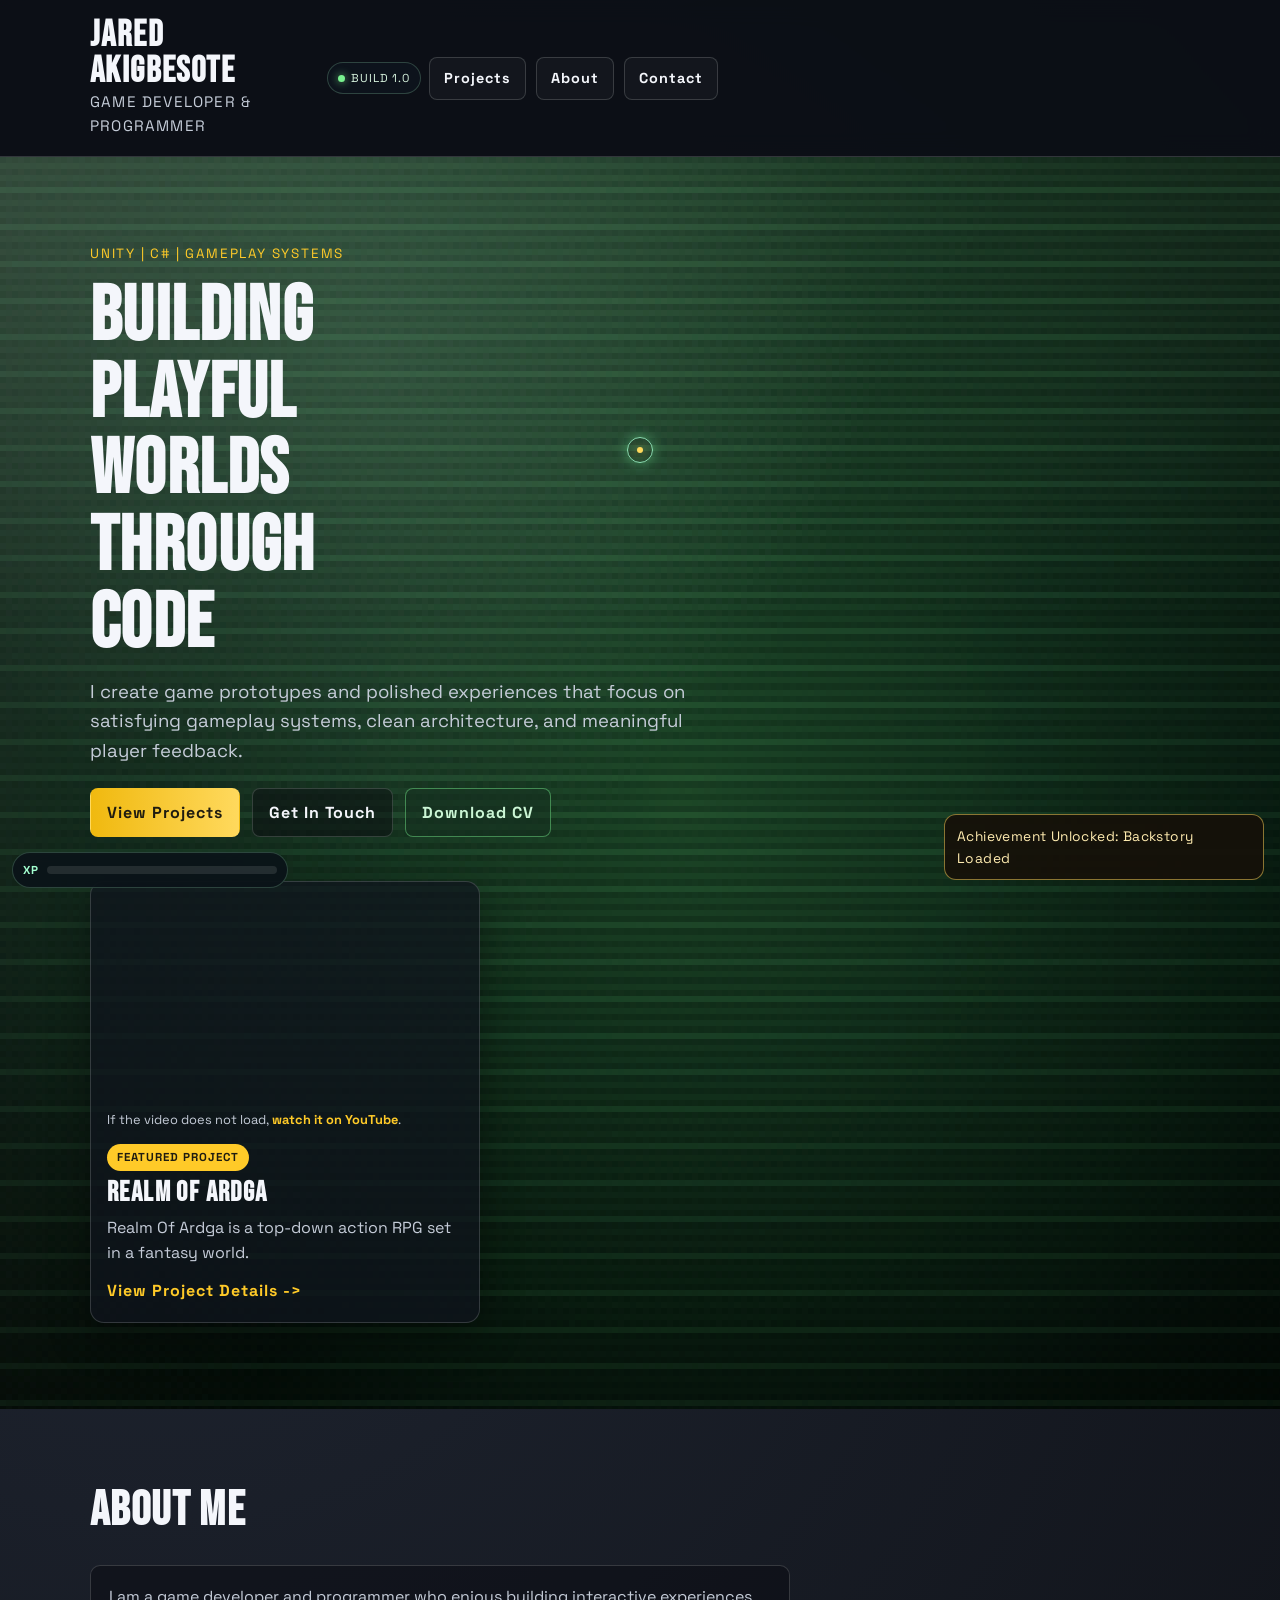
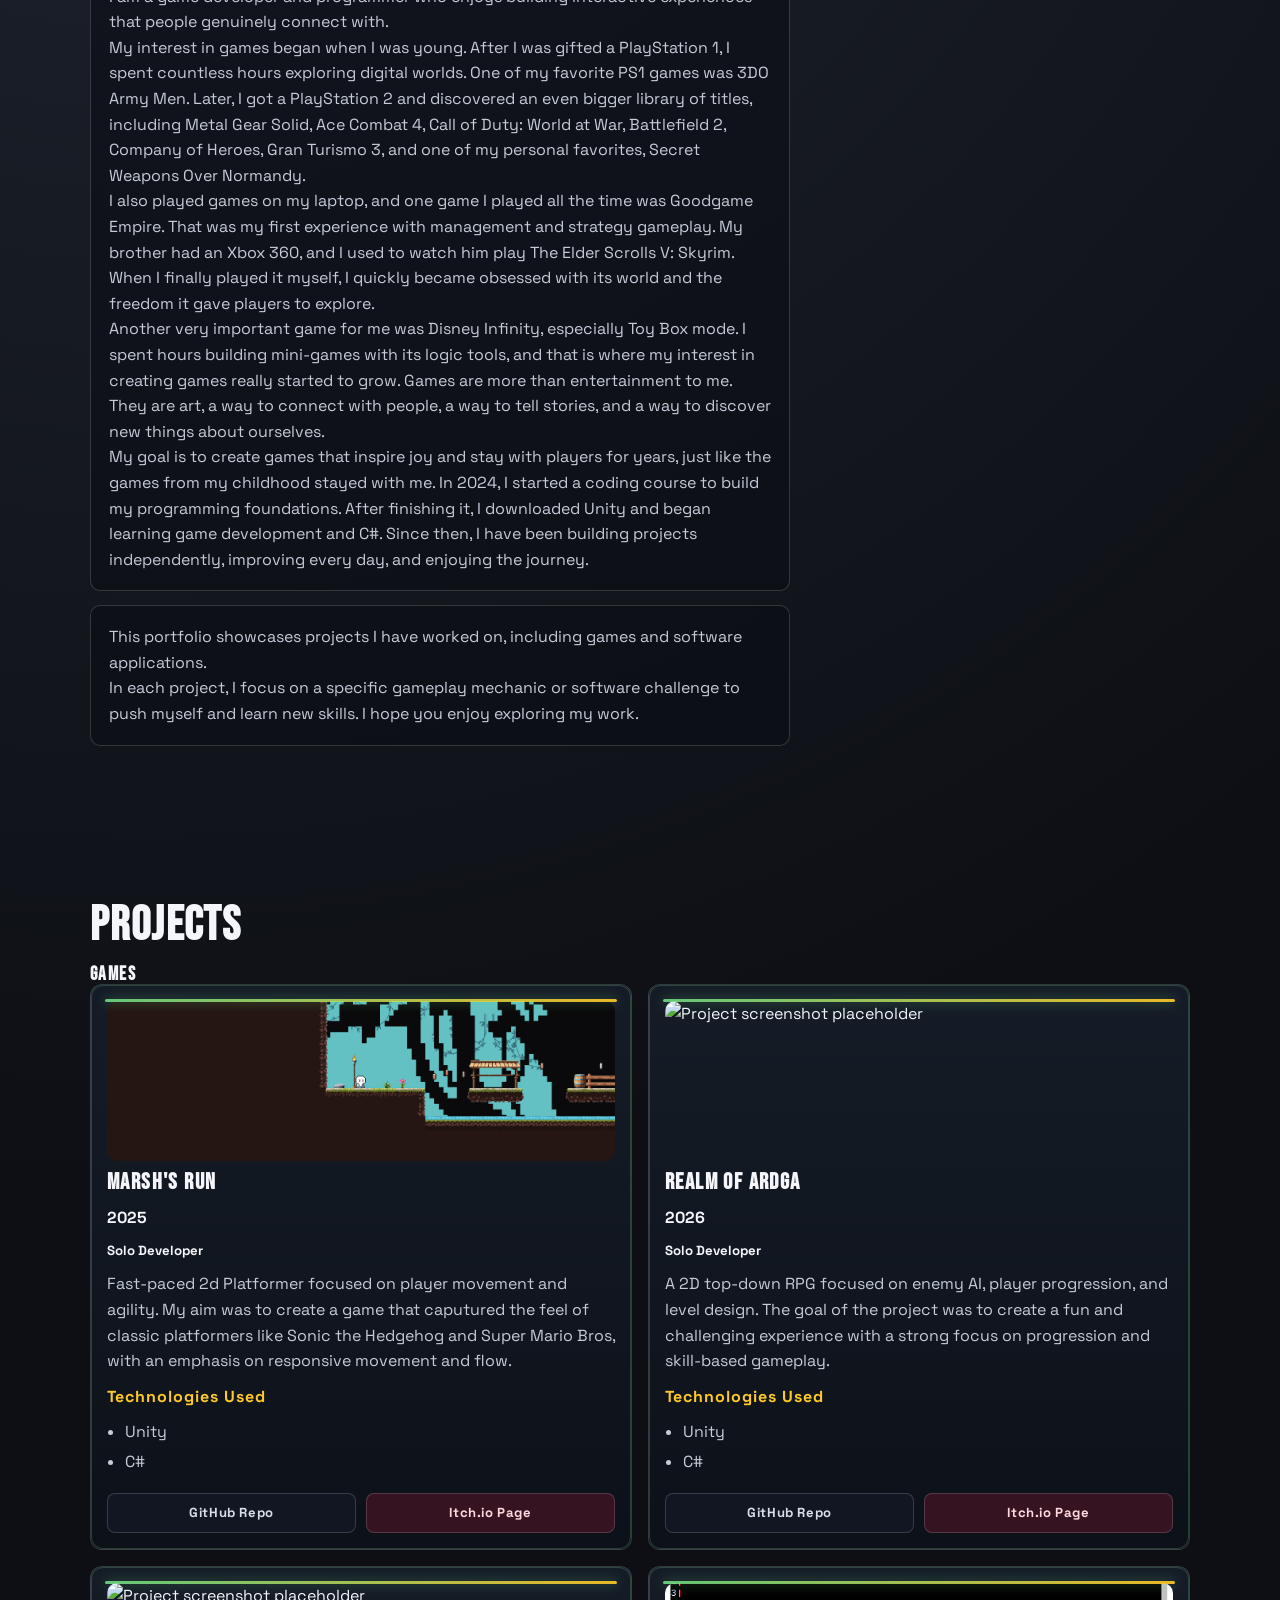
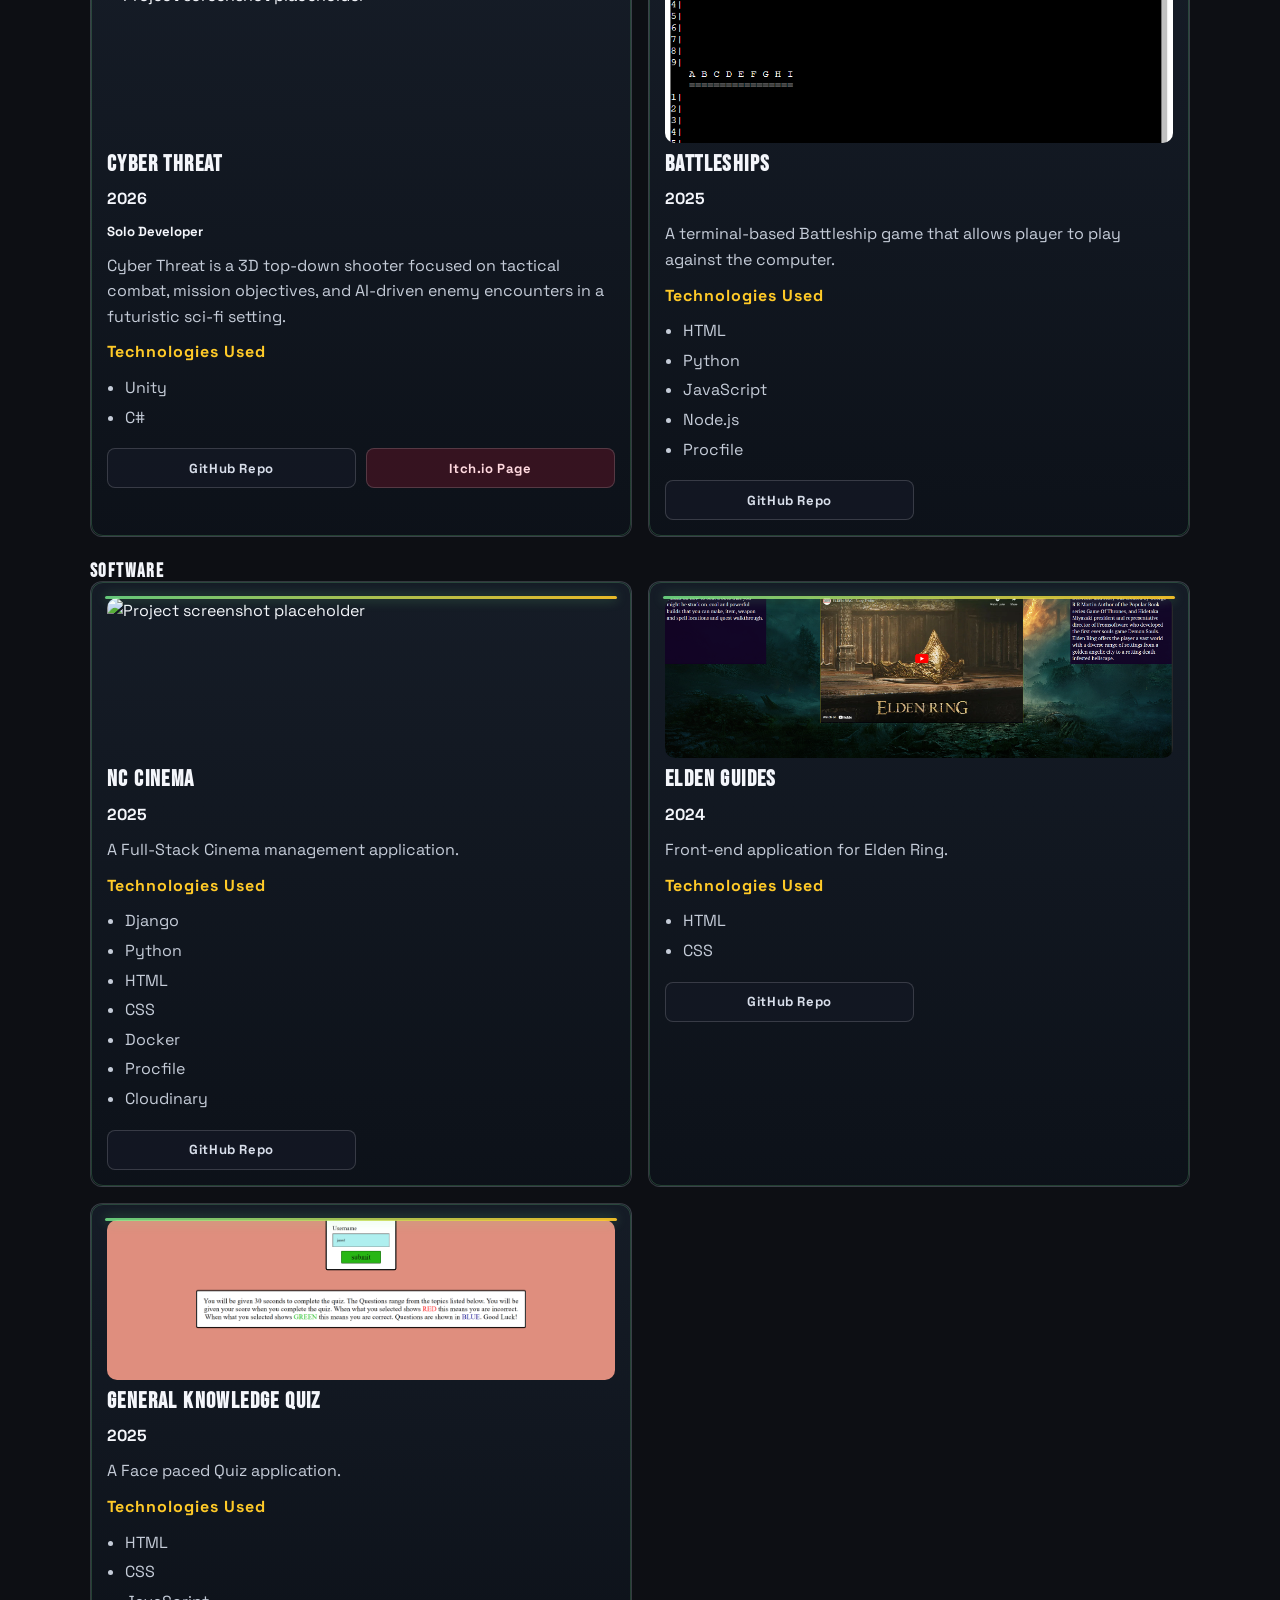
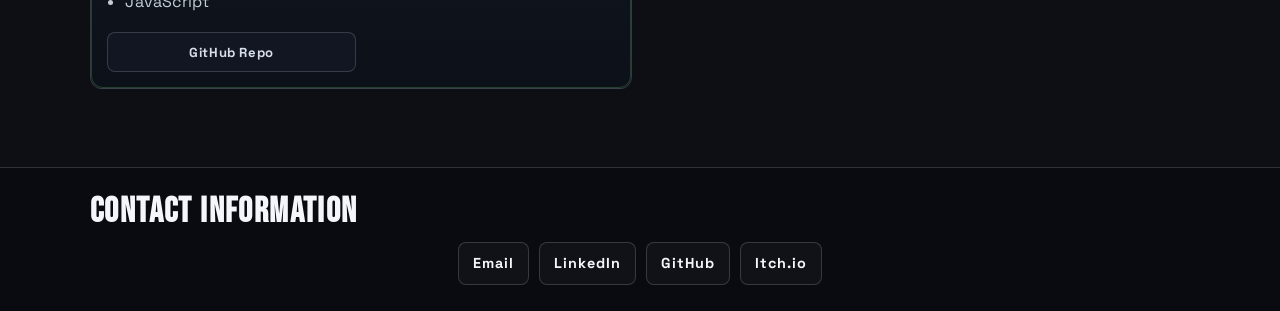
==== commit d713cce8: "Update Cyber Threat project details" ====
--- a/index.html
+++ b/index.html
@@ -202,9 +202,11 @@
             </div>
             <h3>Cyber Threat</h3>
             <h4>2026</h4>
-            <p>
-              A 3D top-down shooter focused on combat and strategy, with 3
-              state enemy AI.
+            <h5>Solo Developer</h5>
+            <p>
+              Cyber Threat is a 3D top-down shooter focused on tactical combat,
+              mission objectives, and AI-driven enemy encounters in a futuristic
+              sci-fi setting.
             </p>
             <h4 class="project-tech-heading">Technologies Used</h4>
             <ul class="project-tech-list">
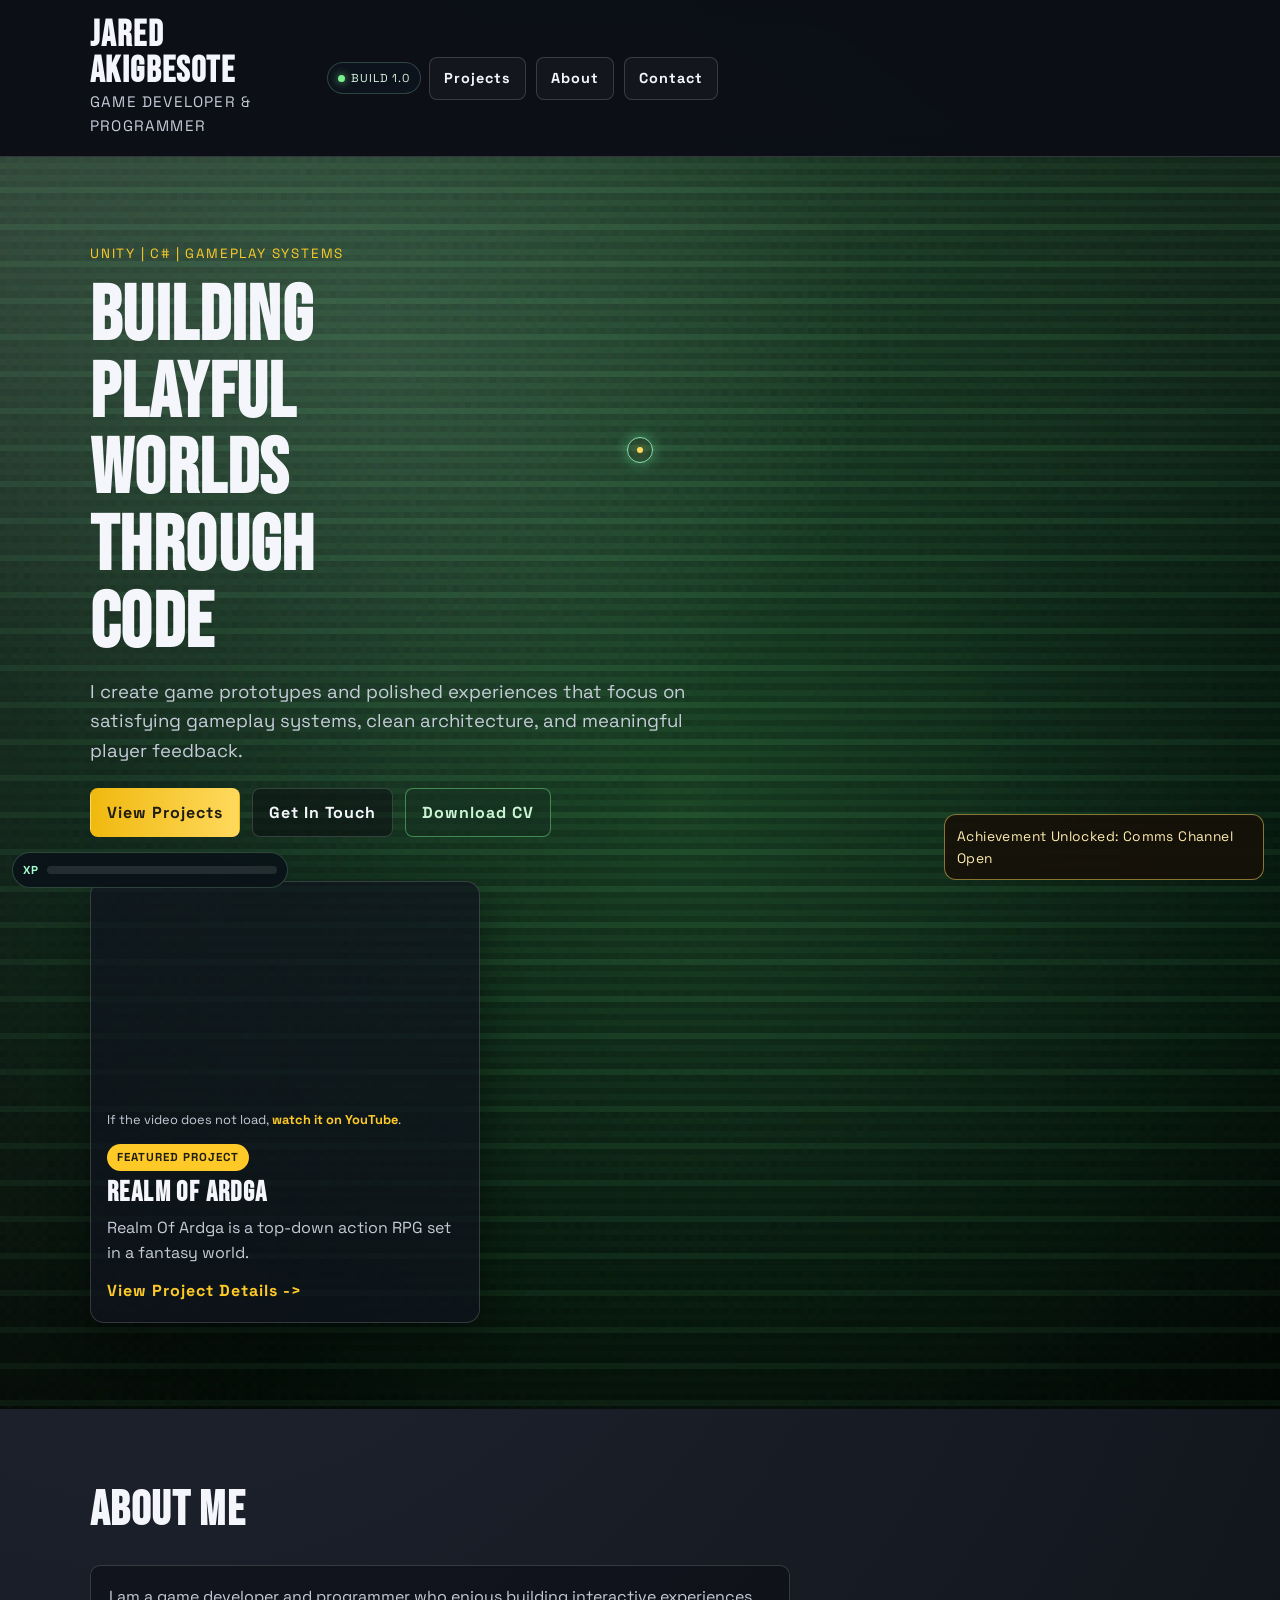
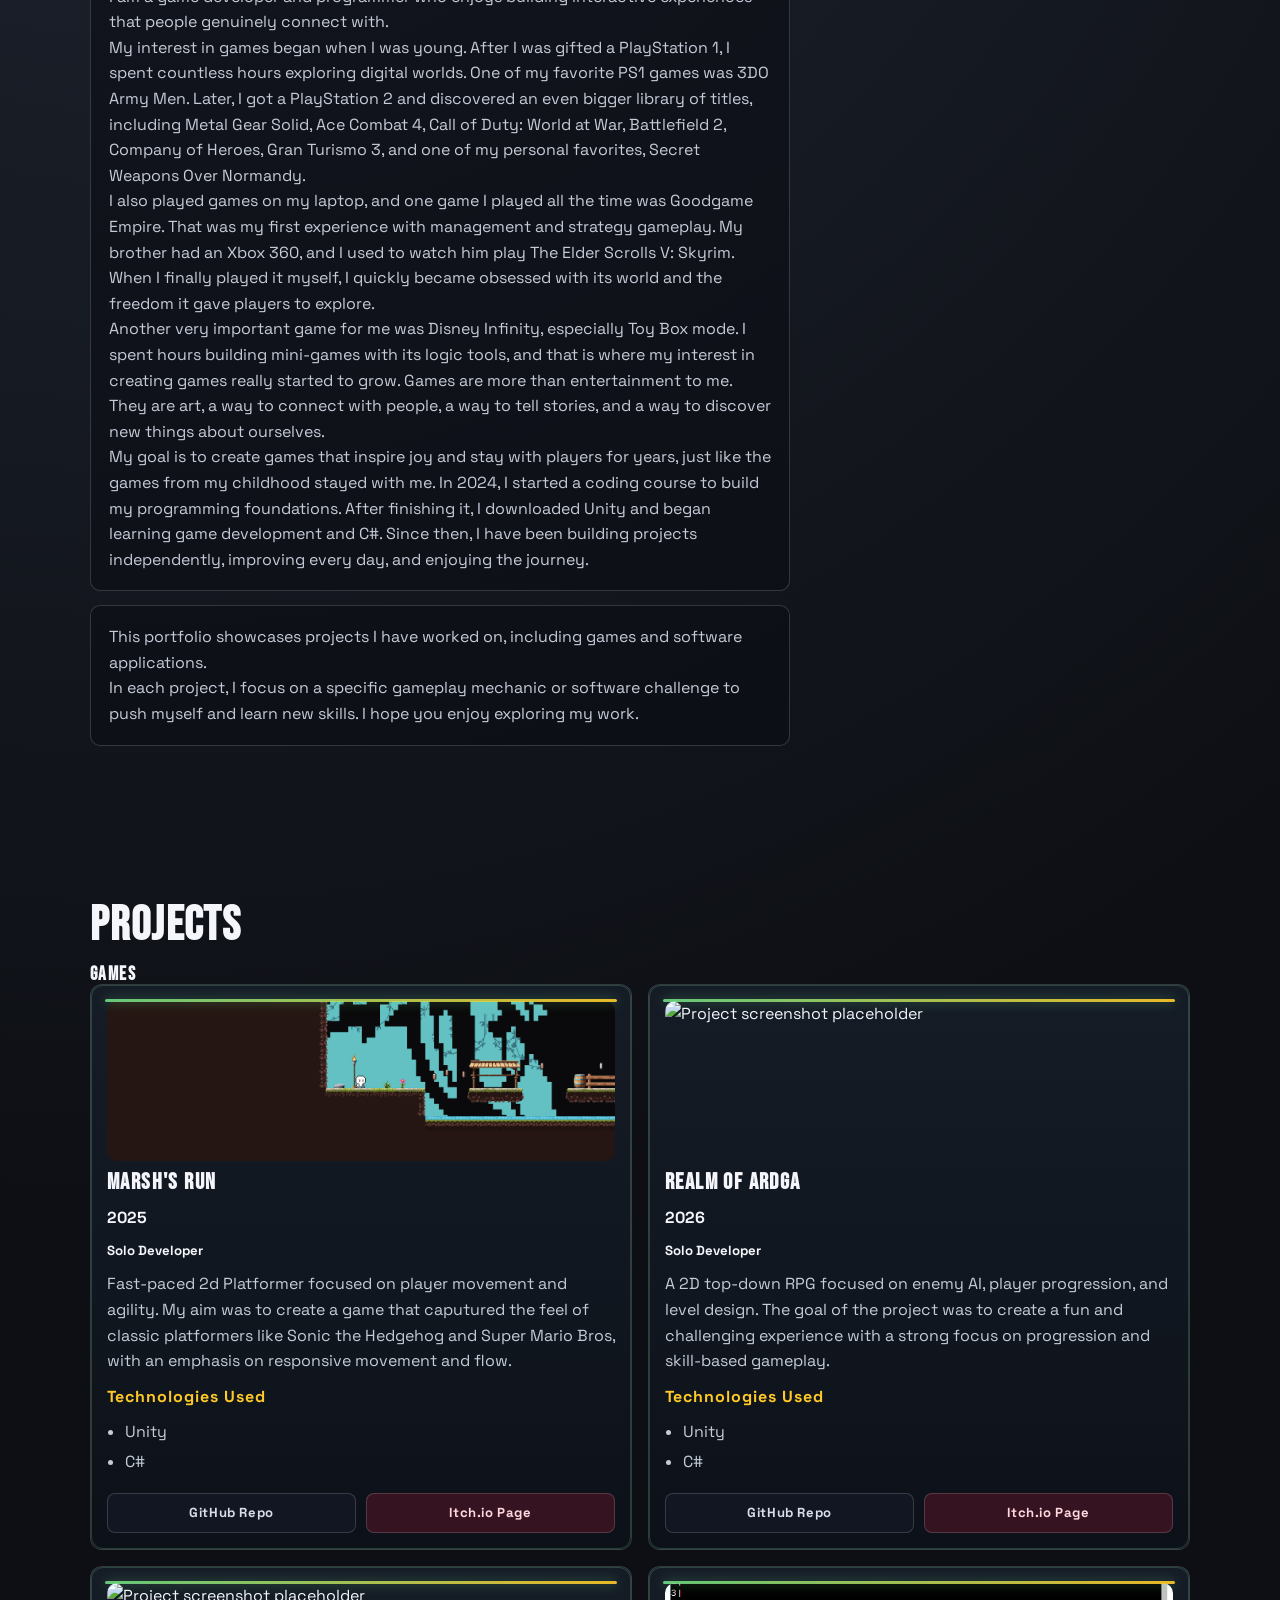
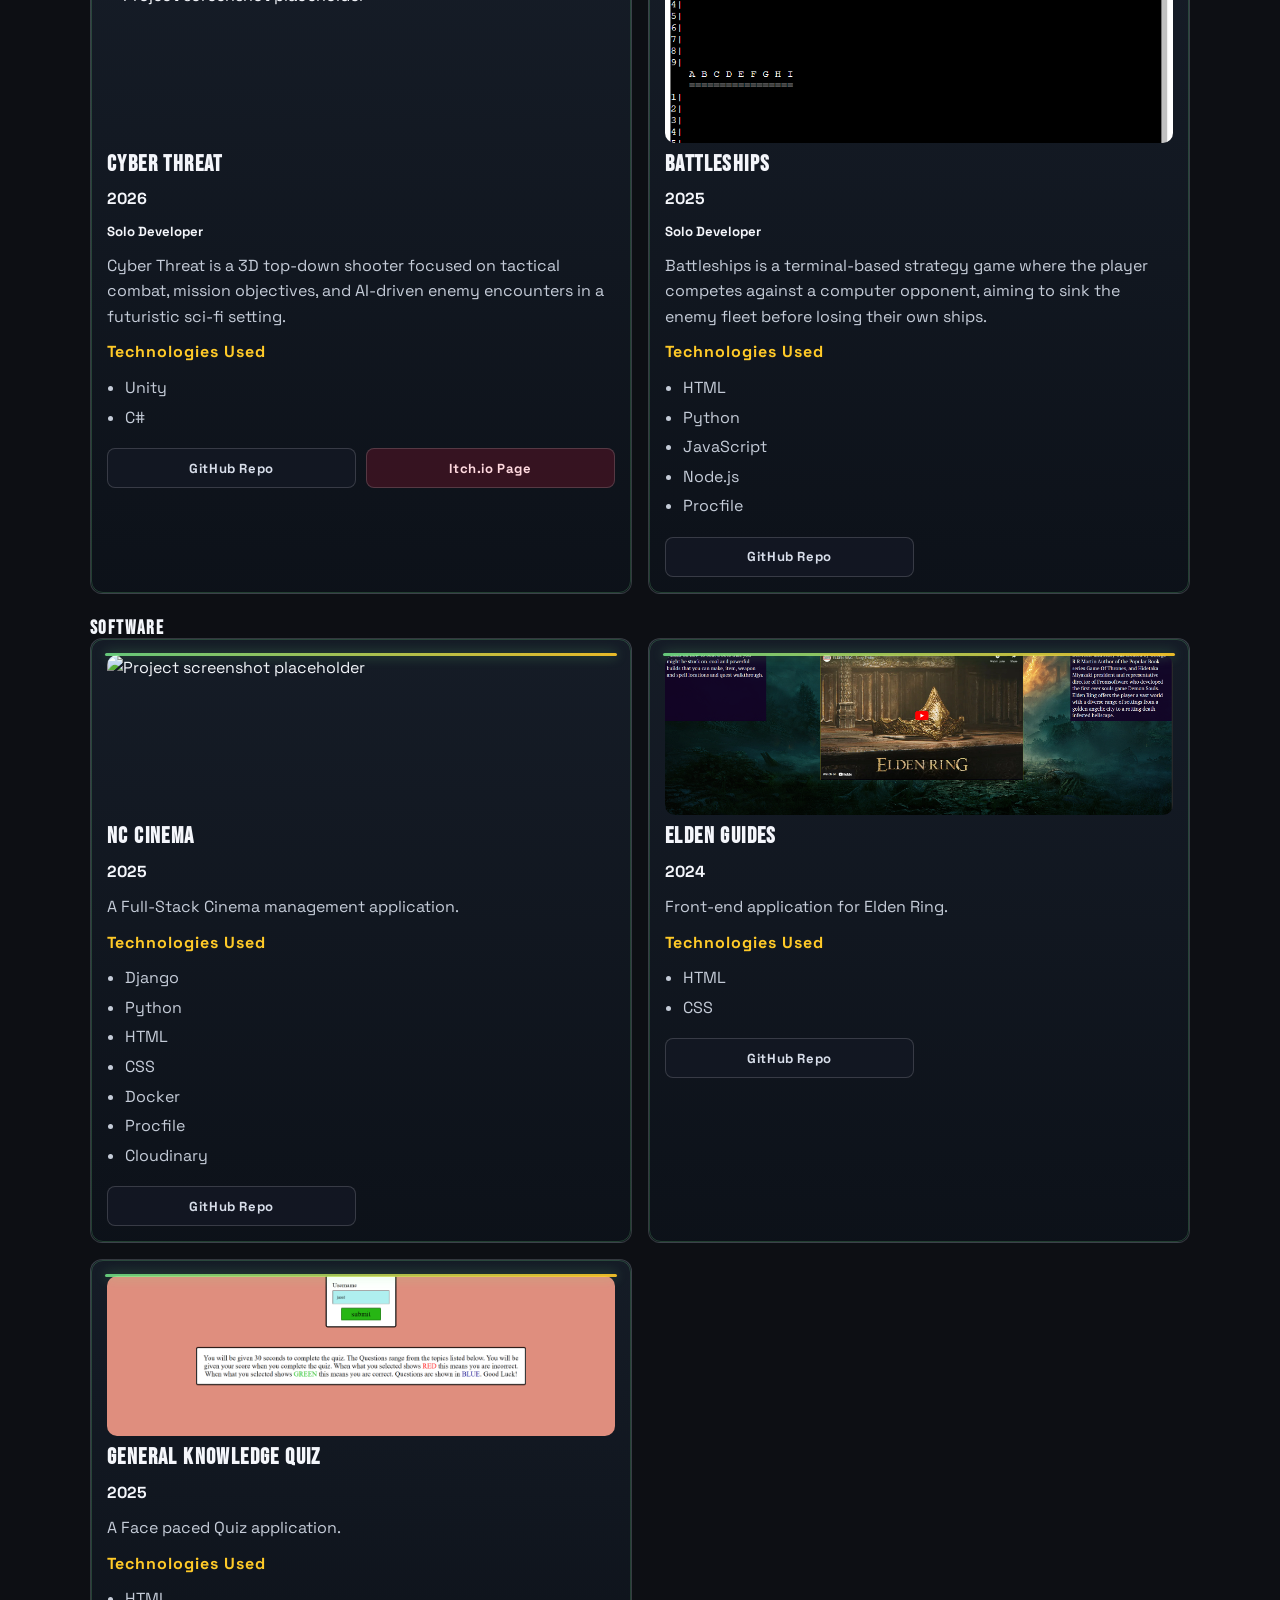
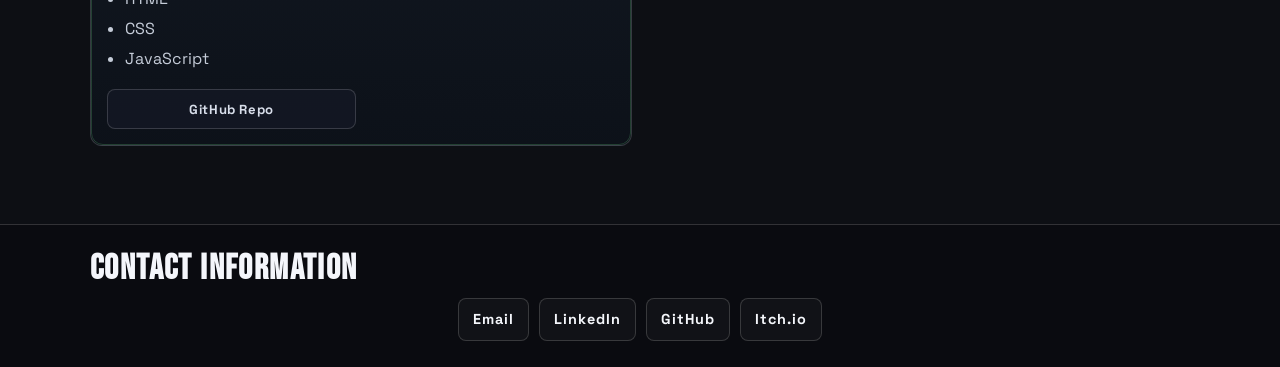
==== commit 86b50d49: "Update BattleShips project description" ====
--- a/index.html
+++ b/index.html
@@ -226,8 +226,10 @@
             </div>
             <h3>BattleShips</h3>
             <h4>2025</h4>
-            <p>
-              A terminal-based Battleship game that allows player to play against the computer.
+            <h5>Solo Developer</h5>
+            <p>
+              Battleships is a terminal-based strategy game where the player competes against a computer opponent,
+              aiming to sink the enemy fleet before losing their own ships.
             </p>
             <h4 class="project-tech-heading">Technologies Used</h4>
             <ul class="project-tech-list">
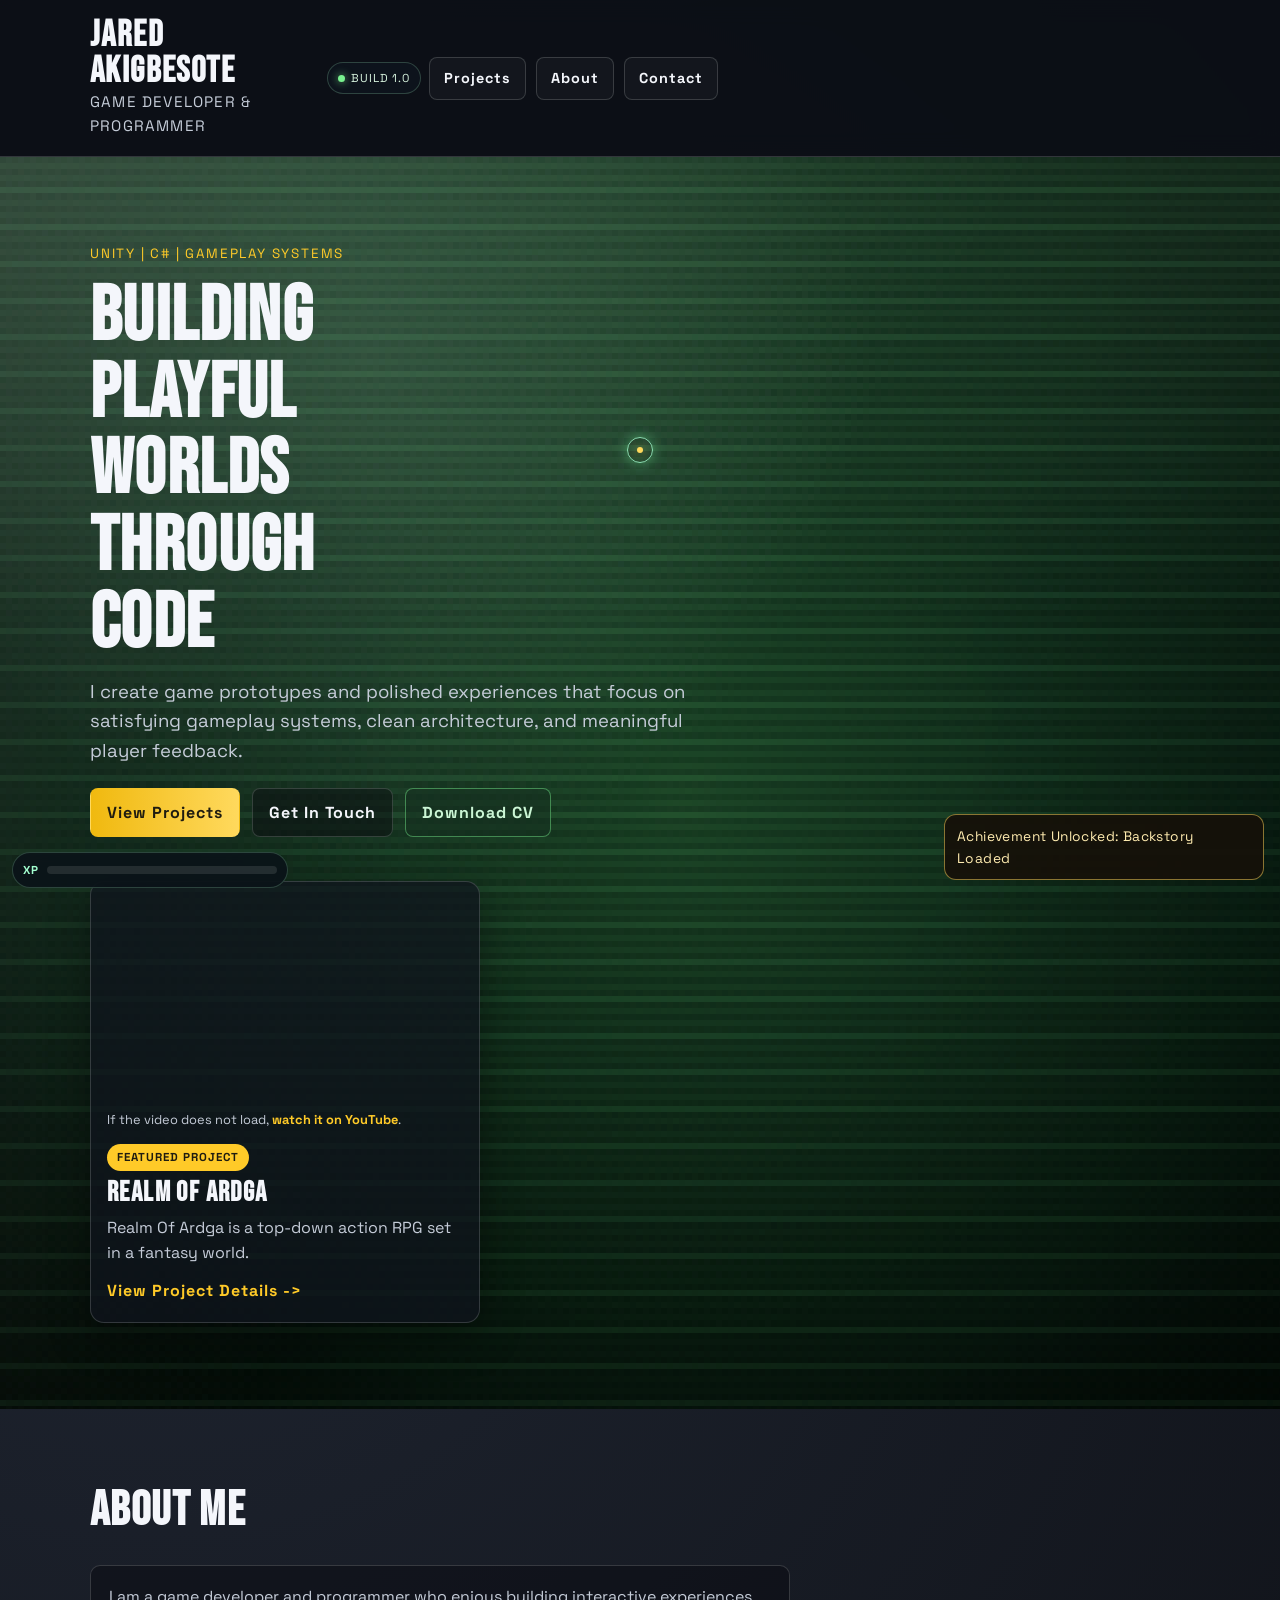
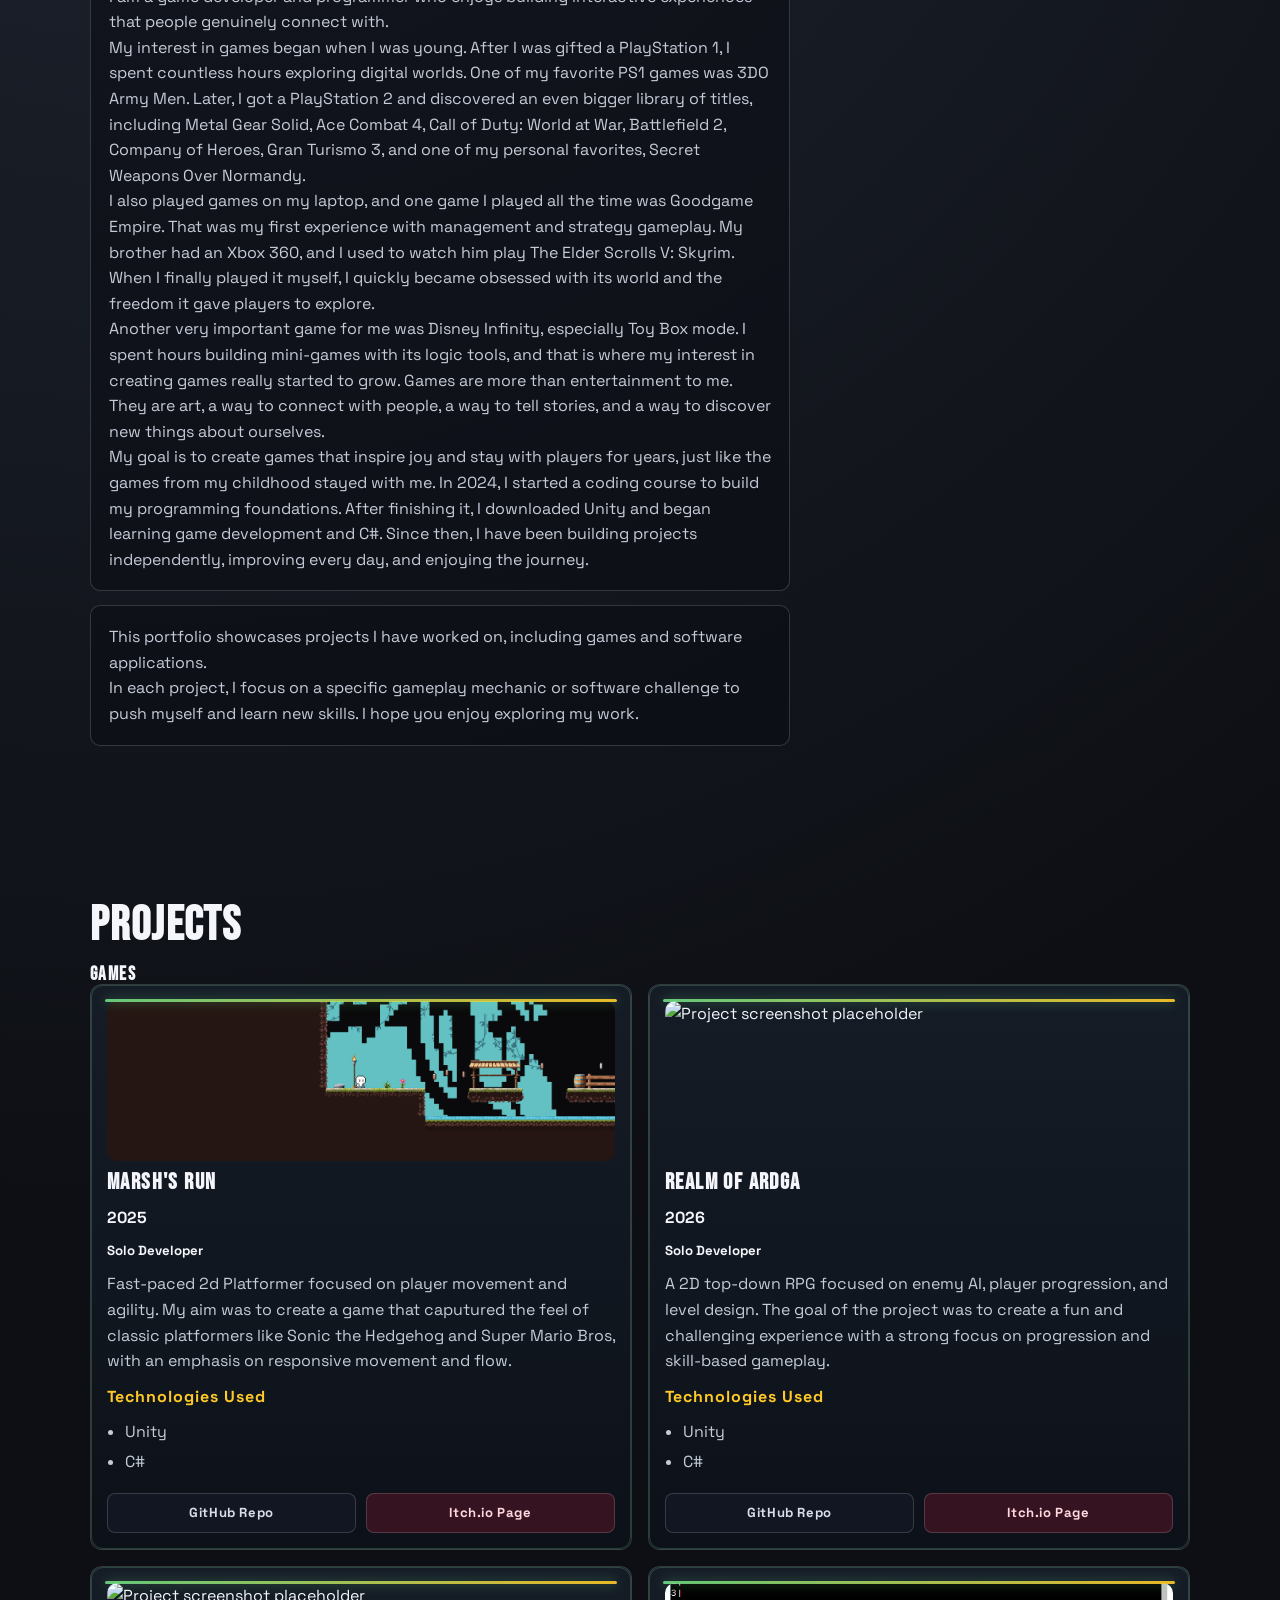
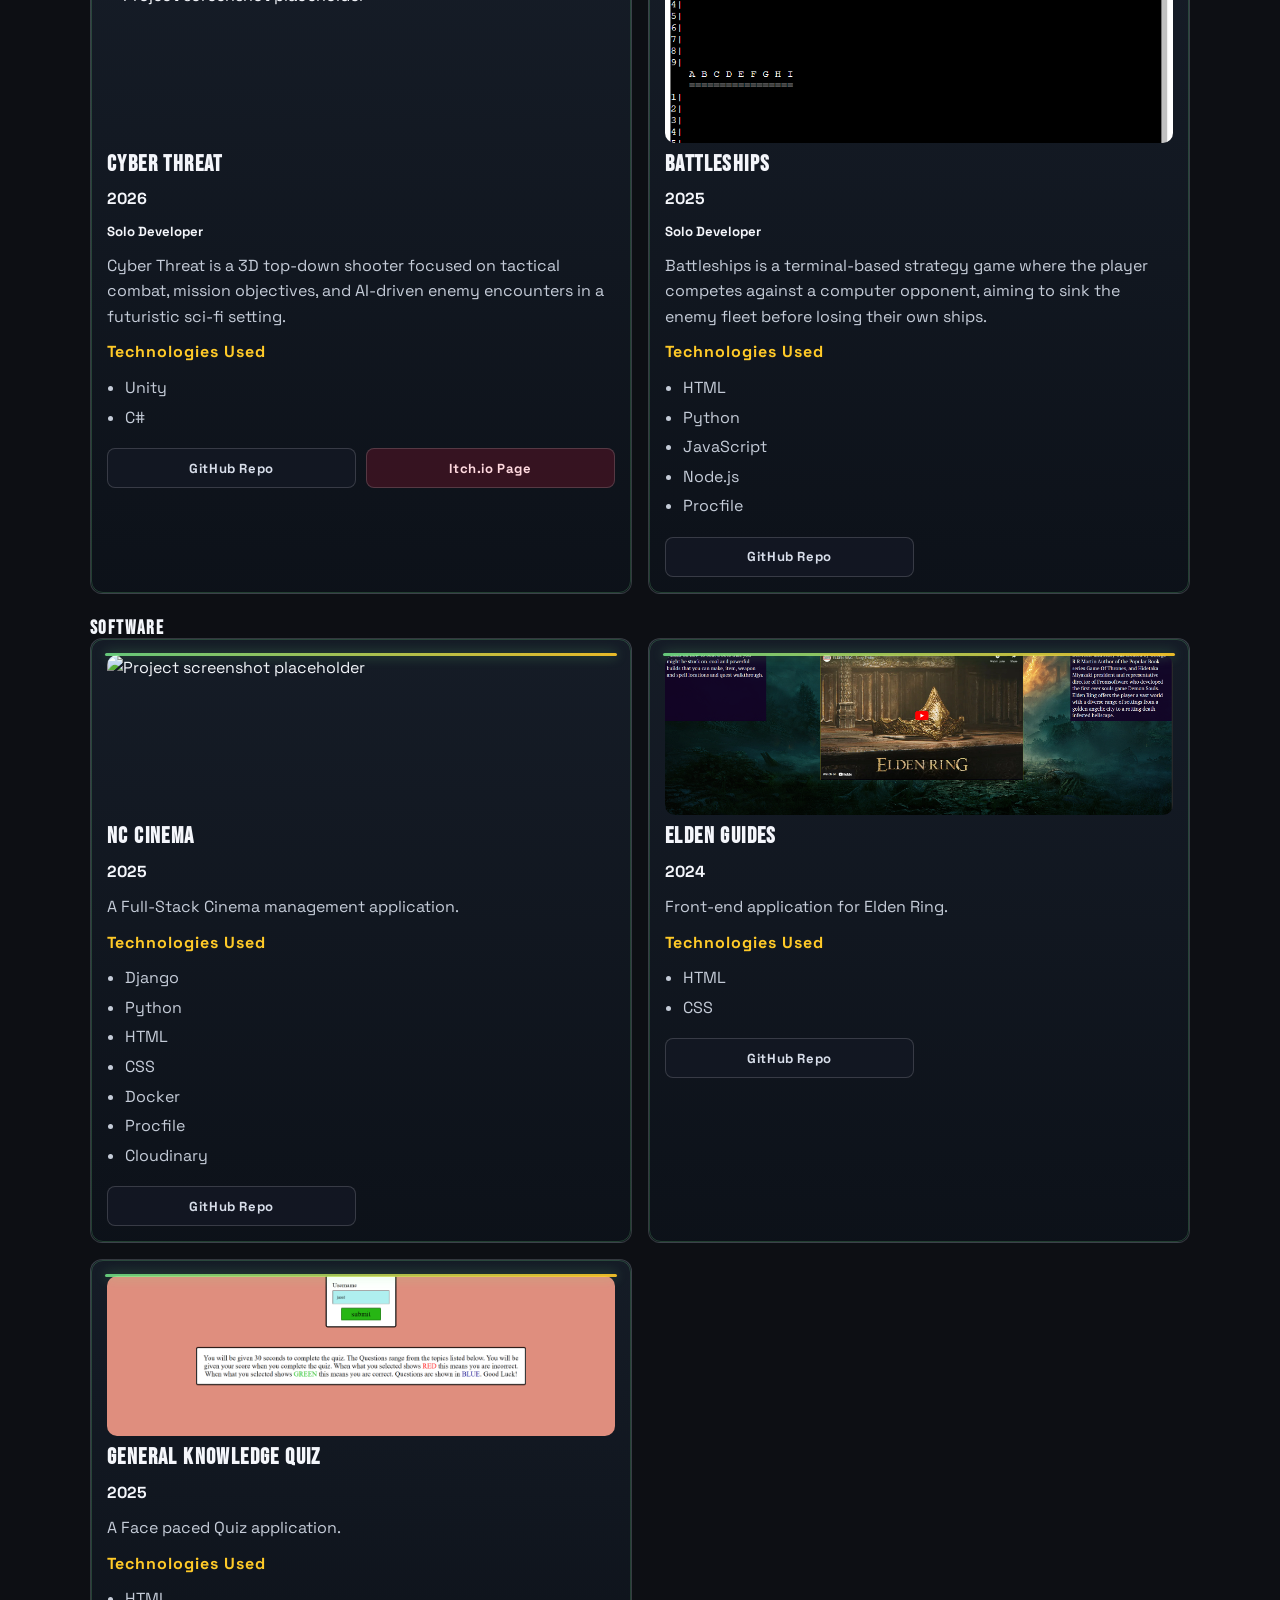
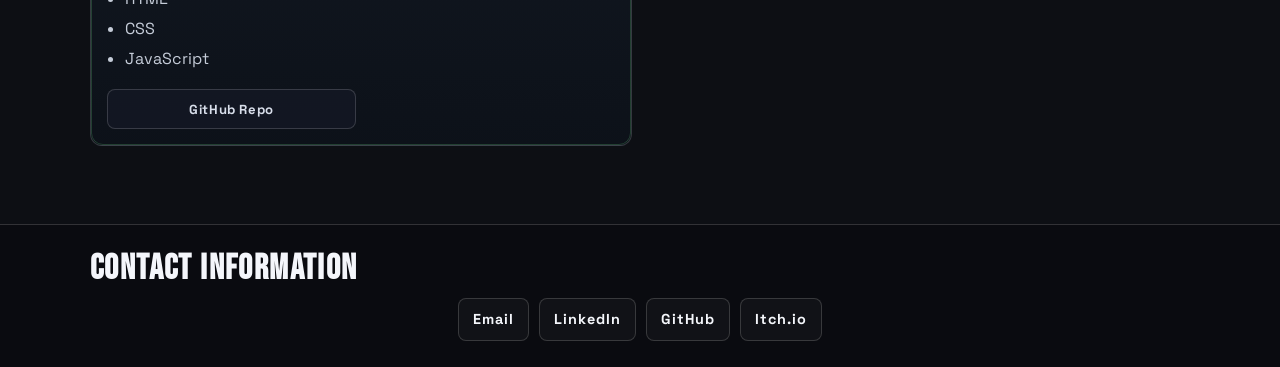
==== commit 8a1b9df7: "Add missing project tile navigation URLs" ====
--- a/index.html
+++ b/index.html
@@ -220,7 +220,7 @@
                 rel="noopener noreferrer">Itch.io Page</a>
             </div>
           </article>
-          <article class="project-tile" data-project-url="battleship.html">
+          <article class="project-tile" data-project-url="Battleship.html">
             <div class="project-tile-image">
               <img src="Assets/Images/battleship.png" alt="Project screenshot placeholder" />
             </div>
@@ -250,7 +250,7 @@
 
         <h3>Software</h3>
         <div class="project-grid">
-          <article class="project-tile">
+          <article class="project-tile" data-project-url="nccinema.html">
             <div class="project-tile-image">
               <img src="Assets/Images/NCmain.png" alt="Project screenshot placeholder" />
             </div>
@@ -272,7 +272,7 @@
                 target="_blank" rel="noopener noreferrer">GitHub Repo</a>
             </div>
           </article>
-          <article class="project-tile">
+          <article class="project-tile" data-project-url="elden-guides.html">
             <div class="project-tile-image">
               <img src="Assets/Images/EldenGuides.png" alt="Project screenshot placeholder" />
             </div>
@@ -289,7 +289,7 @@
                 target="_blank" rel="noopener noreferrer">GitHub Repo</a>
             </div>
           </article>
-          <article class="project-tile">
+          <article class="project-tile" data-project-url="gkq.html">
             <div class="project-tile-image">
               <img src="Assets/Images/Quizmain.png" alt="Project screenshot placeholder" />
             </div>
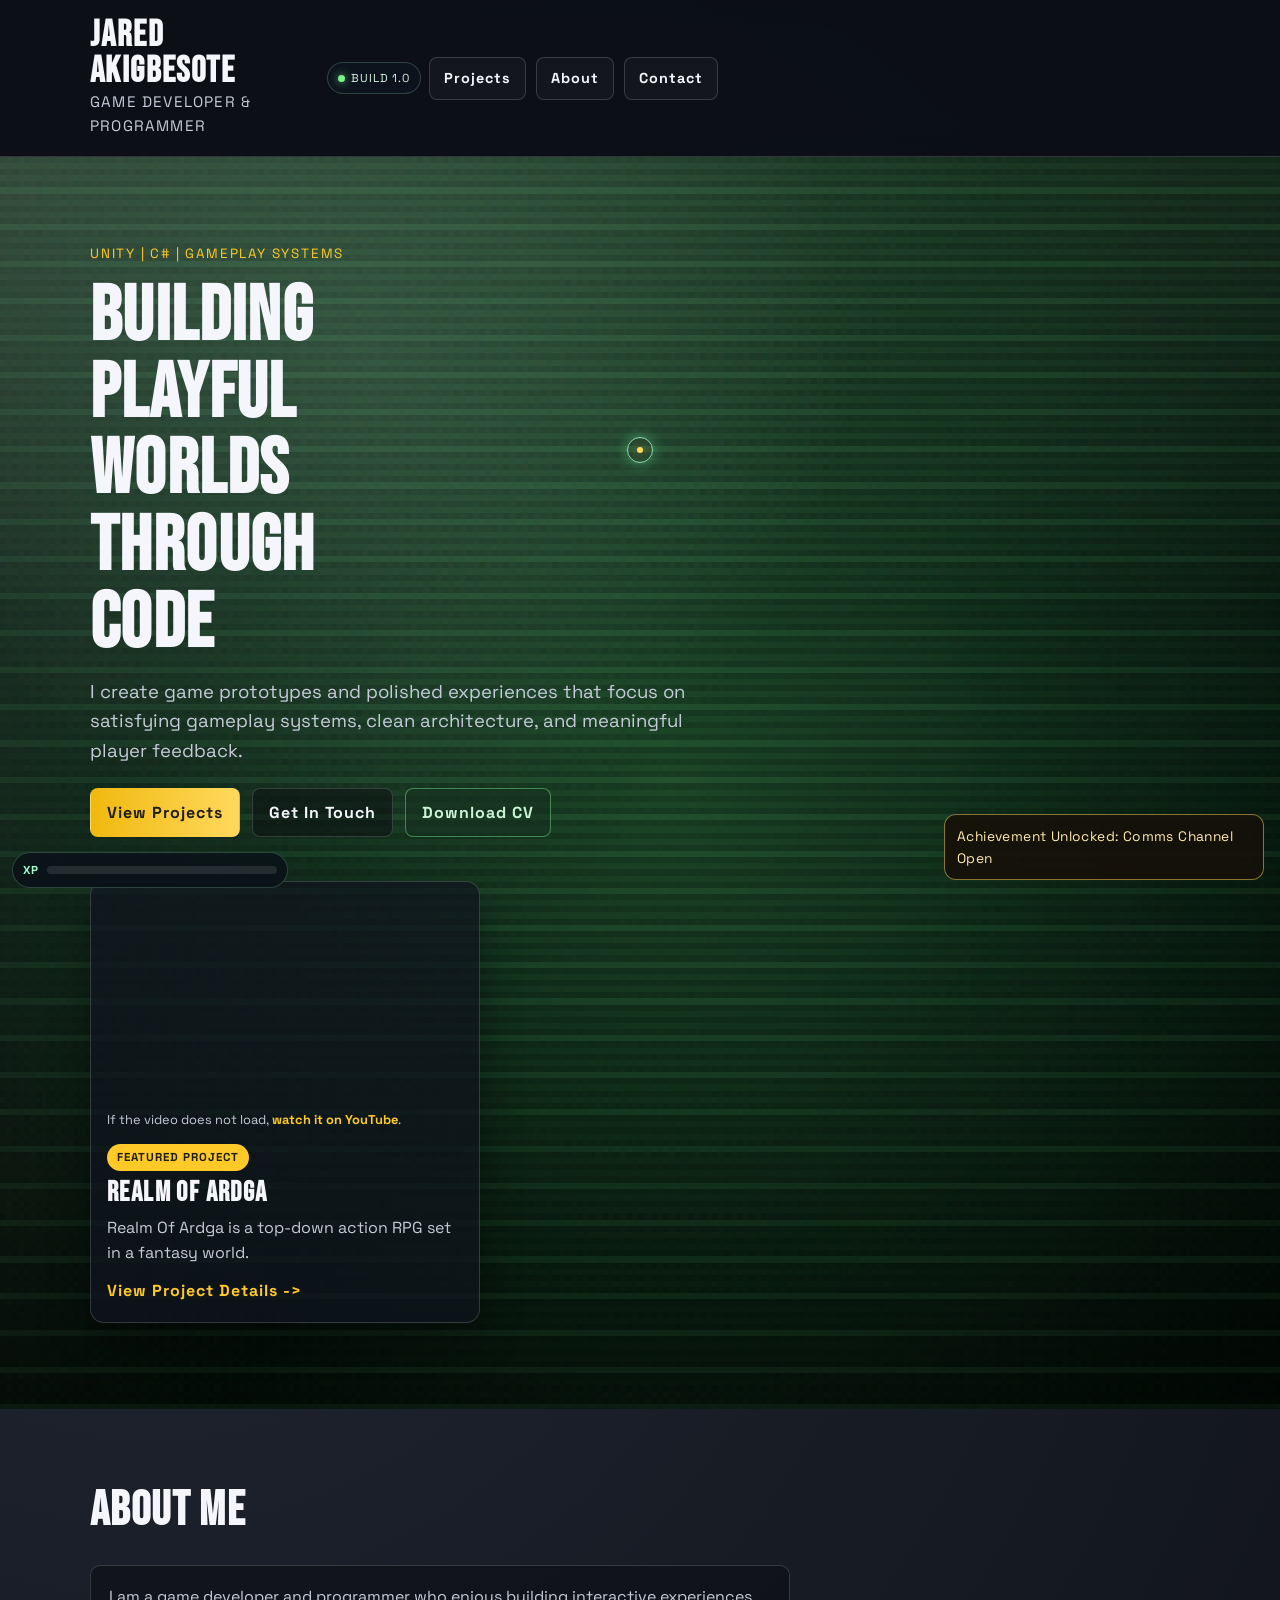
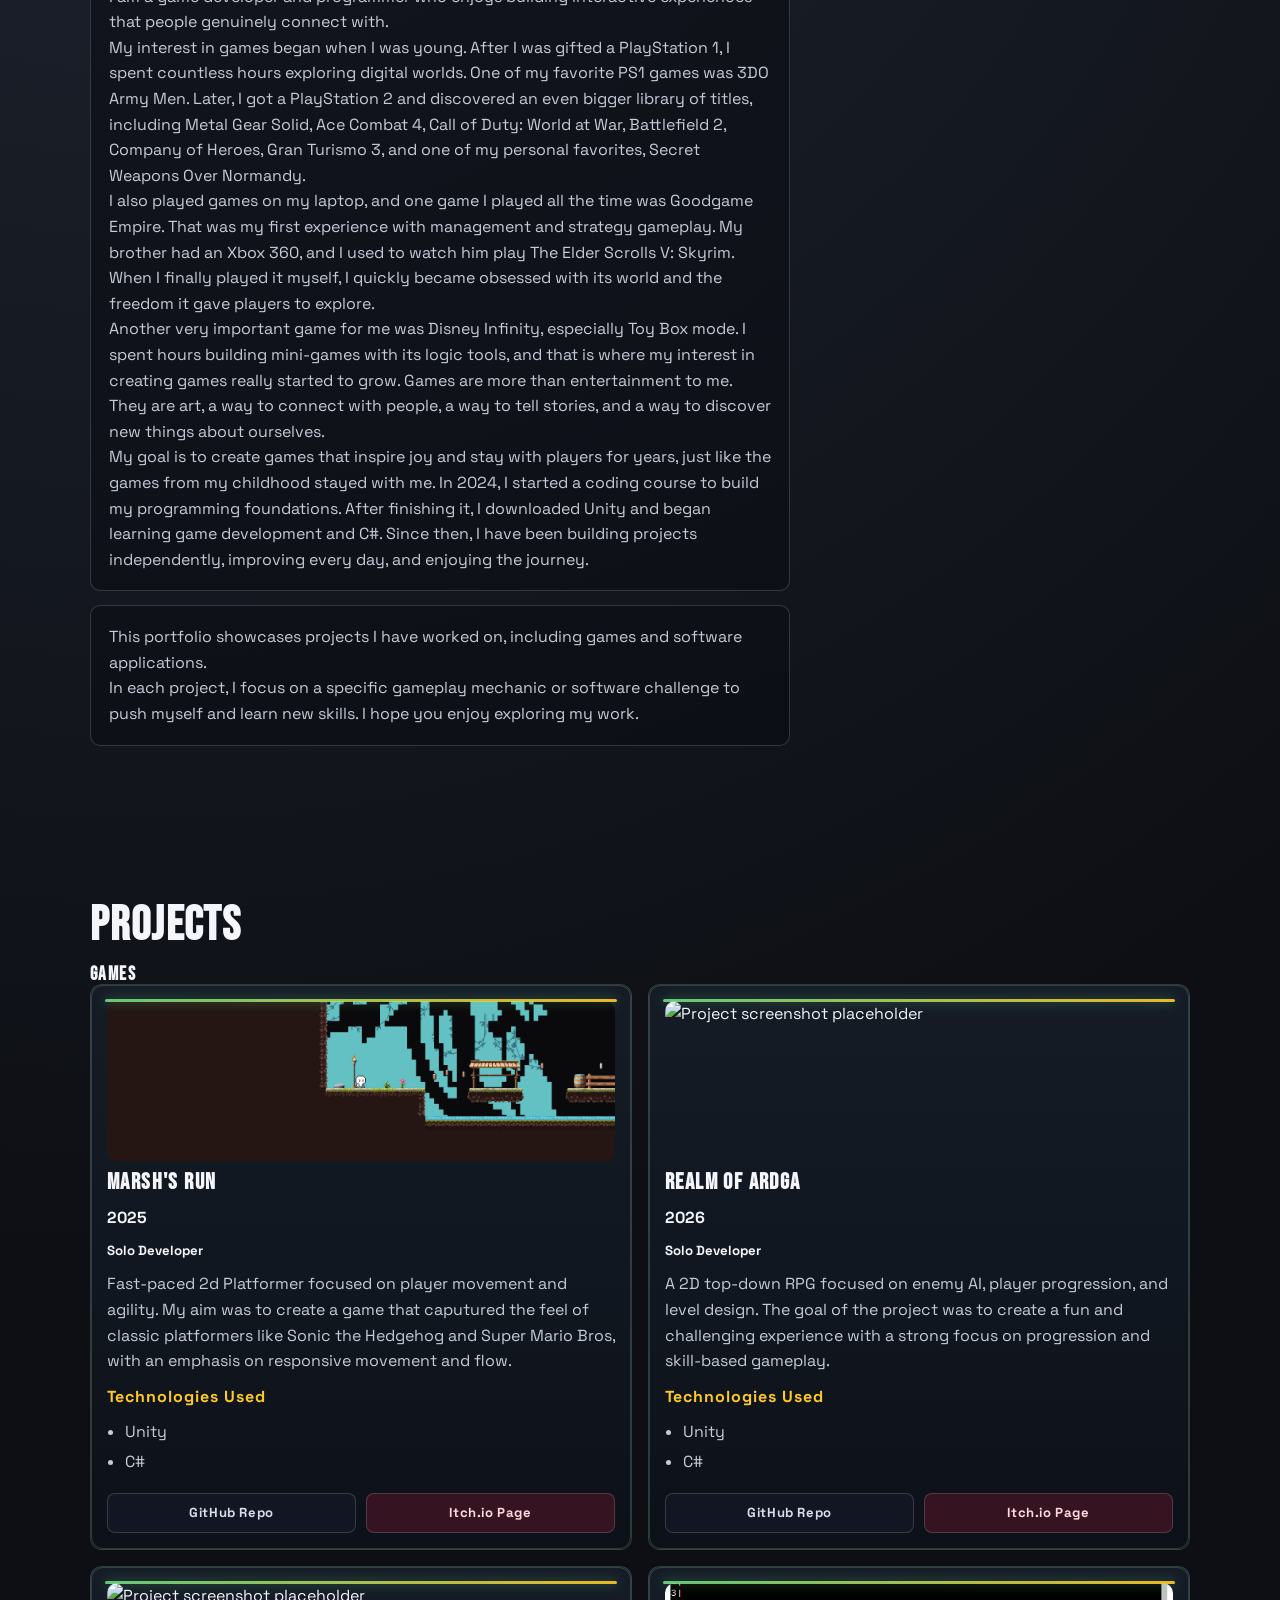
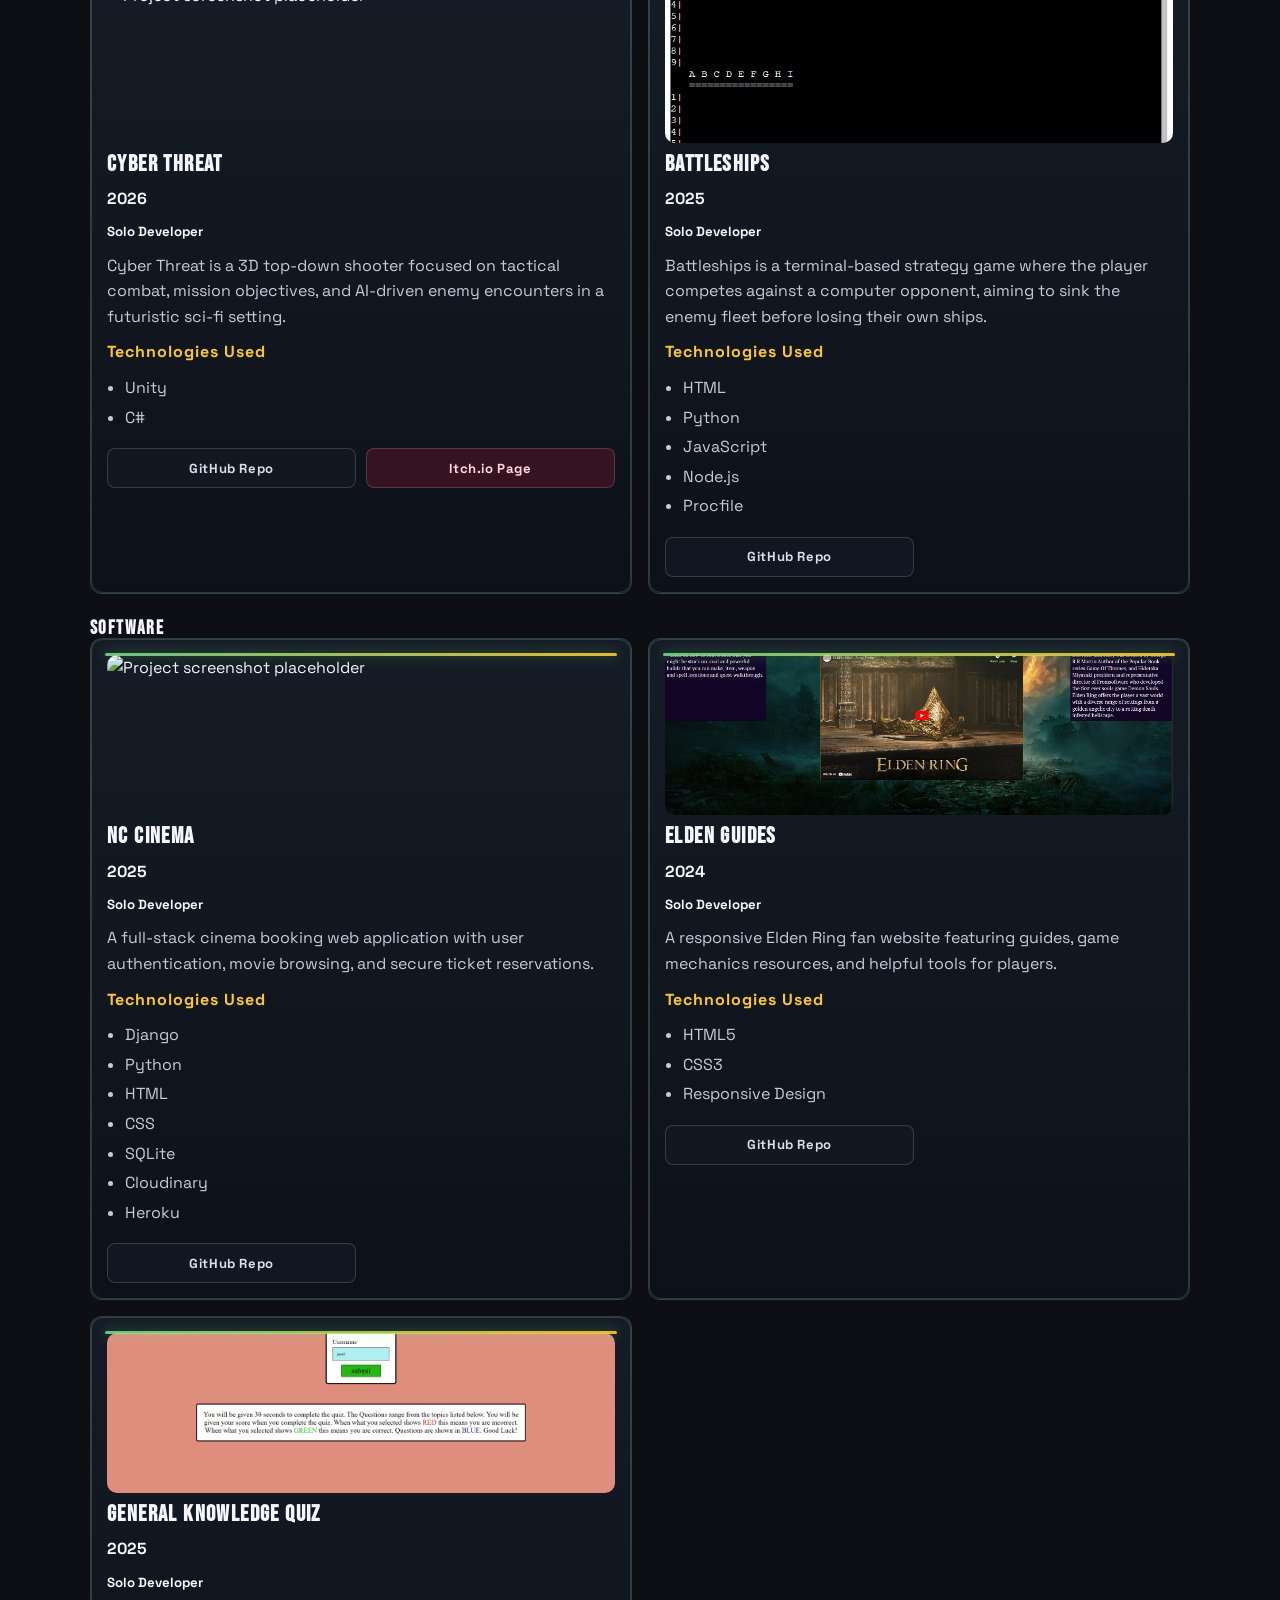
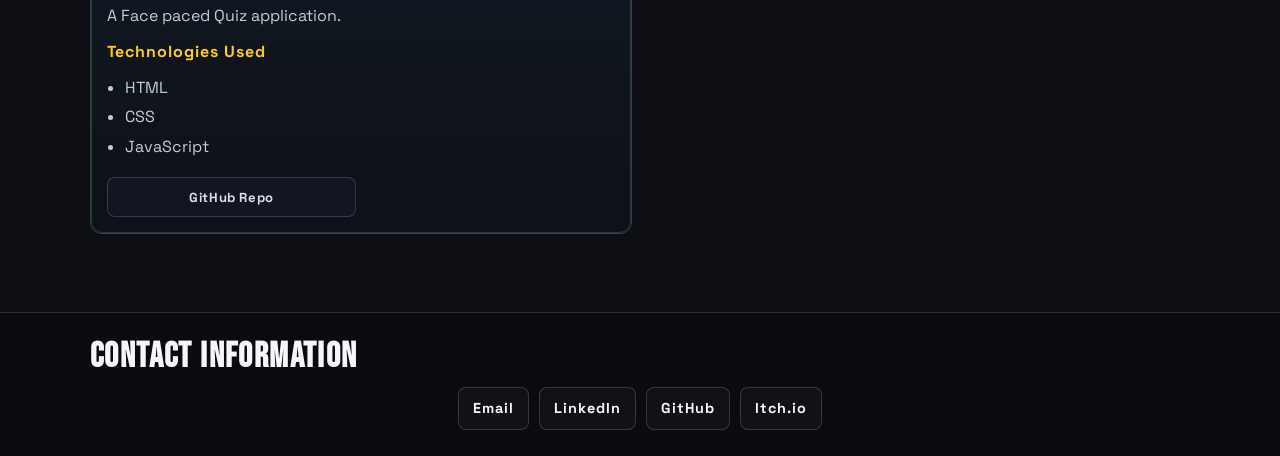
==== commit db51de3d: "Add EldenGuides project page" ====
--- a/index.html
+++ b/index.html
@@ -256,19 +256,20 @@
             </div>
             <h3>NC Cinema</h3>
             <h4>2025</h4>
-            <p>A Full-Stack Cinema management application.</p>
+            <h5>Solo Developer</h5>
+            <p>A full-stack cinema booking web application with user authentication, movie browsing, and secure ticket reservations.</p>
             <h4 class="project-tech-heading">Technologies Used</h4>
             <ul class="project-tech-list">
               <li>Django</li>
               <li>Python</li>
               <li>HTML</li>
               <li>CSS</li>
-              <li>Docker</li>
-              <li>Procfile</li>
+              <li>SQLite</li>
               <li>Cloudinary</li>
-            </ul>
-            <div class="project-links">
-              <a class="project-box-button github-button" href="https://github.com/jaredakigbesote/cinema-p4"
+              <li>Heroku</li>
+            </ul>
+            <div class="project-links">
+              <a class="project-box-button github-button" href="https://github.com/jareda034/NCinema"
                 target="_blank" rel="noopener noreferrer">GitHub Repo</a>
             </div>
           </article>
@@ -278,14 +279,16 @@
             </div>
             <h3>Elden Guides</h3>
             <h4>2024</h4>
-            <p>Front-end application for Elden Ring.</p>
-            <h4 class="project-tech-heading">Technologies Used</h4>
-            <ul class="project-tech-list">
-              <li>HTML</li>
-              <li>CSS</li>
-            </ul>
-            <div class="project-links">
-              <a class="project-box-button github-button" href="https://github.com/jaredakigbesote/Eguides-project"
+            <h5>Solo Developer</h5>
+            <p>A responsive Elden Ring fan website featuring guides, game mechanics resources, and helpful tools for players.</p>
+            <h4 class="project-tech-heading">Technologies Used</h4>
+            <ul class="project-tech-list">
+              <li>HTML5</li>
+              <li>CSS3</li>
+              <li>Responsive Design</li>
+            </ul>
+            <div class="project-links">
+              <a class="project-box-button github-button" href="https://github.com/jareda034/EldenGuides"
                 target="_blank" rel="noopener noreferrer">GitHub Repo</a>
             </div>
           </article>
@@ -295,6 +298,7 @@
             </div>
             <h3>General Knowledge Quiz</h3>
             <h4>2025</h4>
+            <h5>Solo Developer</h5>
             <p>A Face paced Quiz application.</p>
             <h4 class="project-tech-heading">Technologies Used</h4>
             <ul class="project-tech-list">
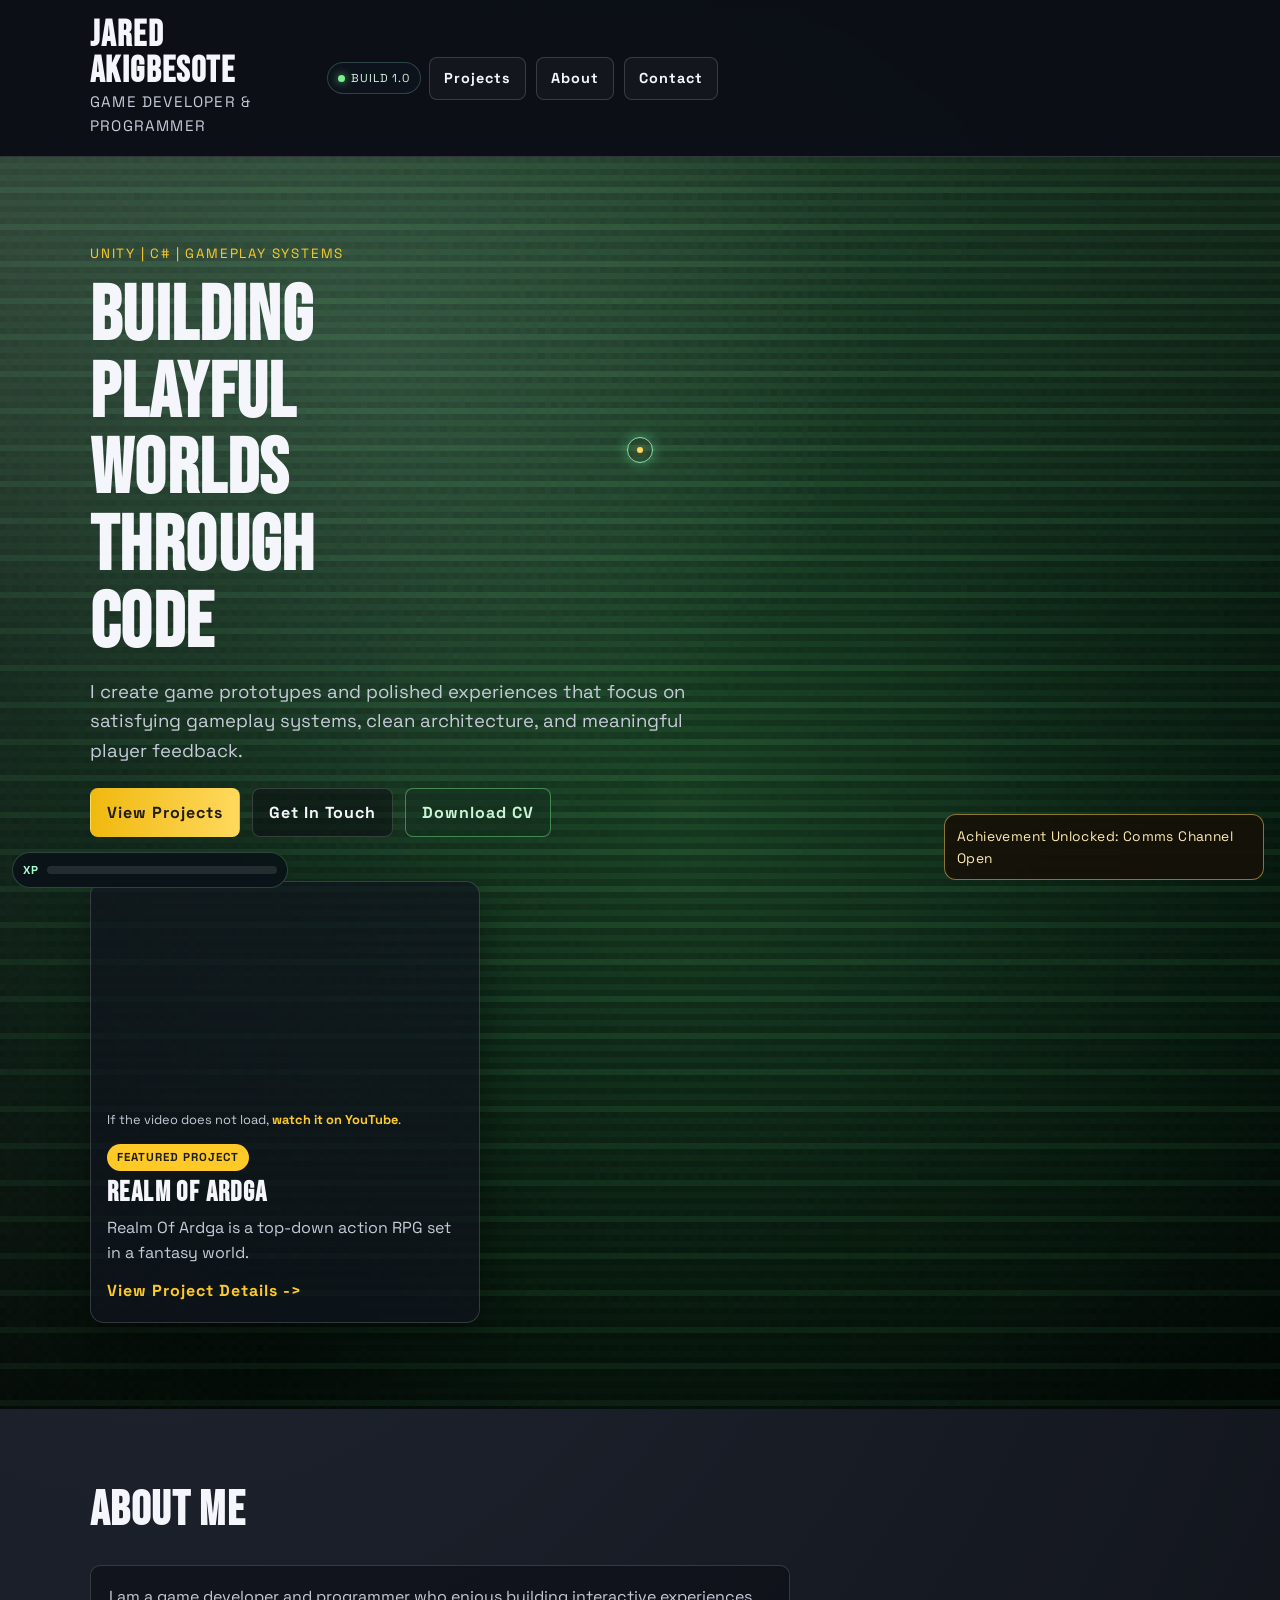
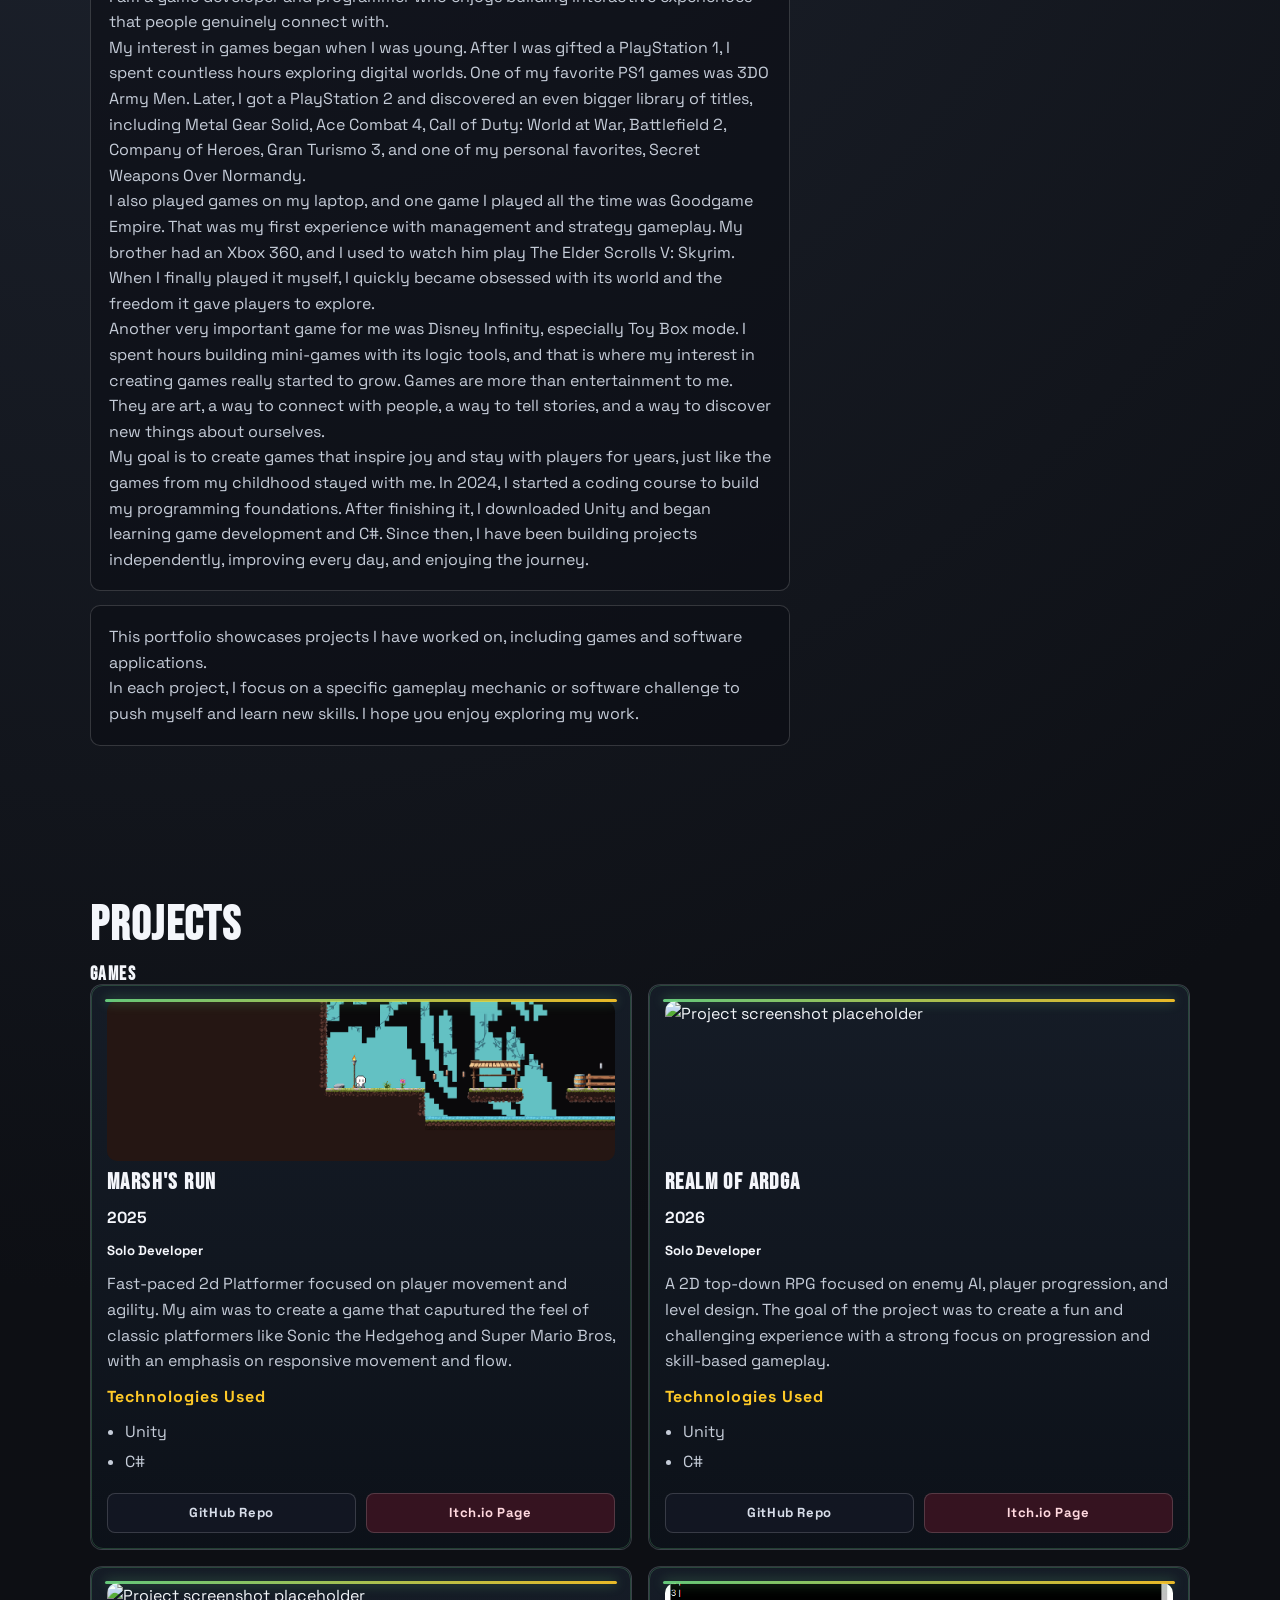
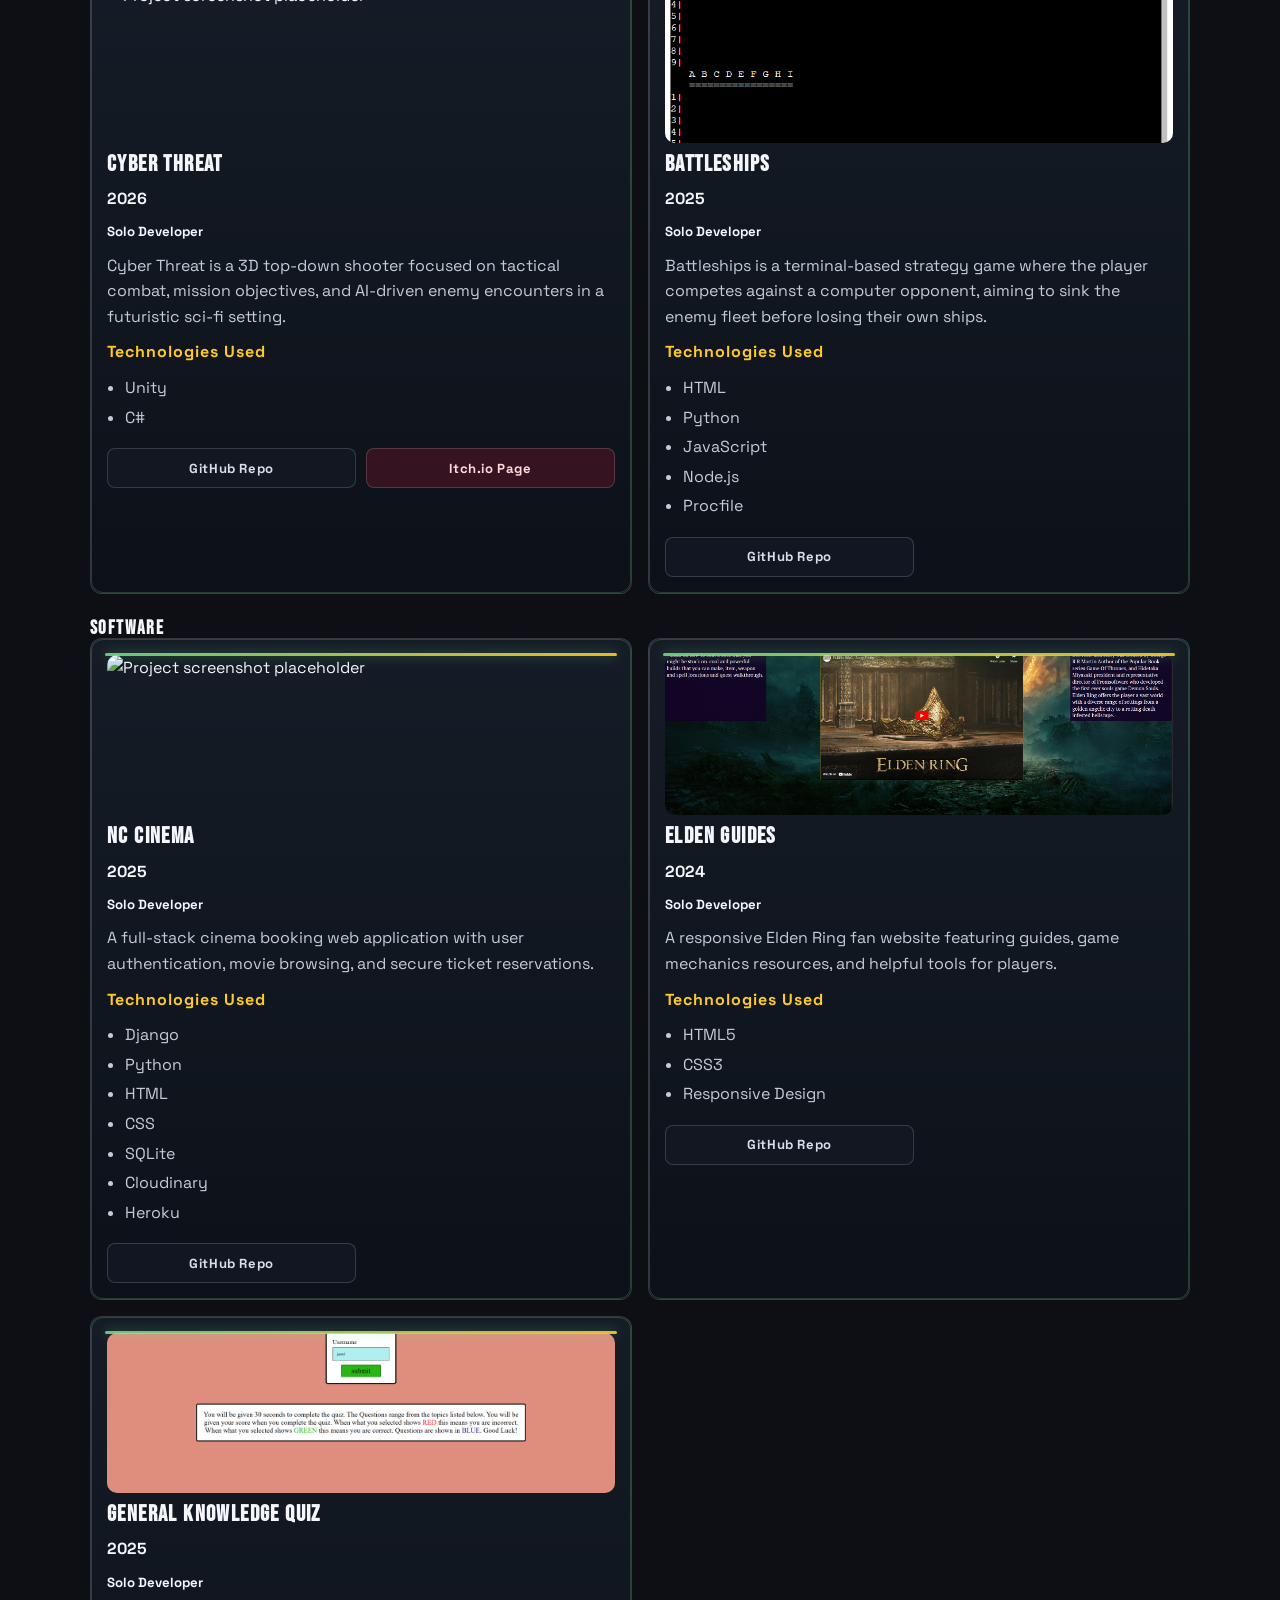
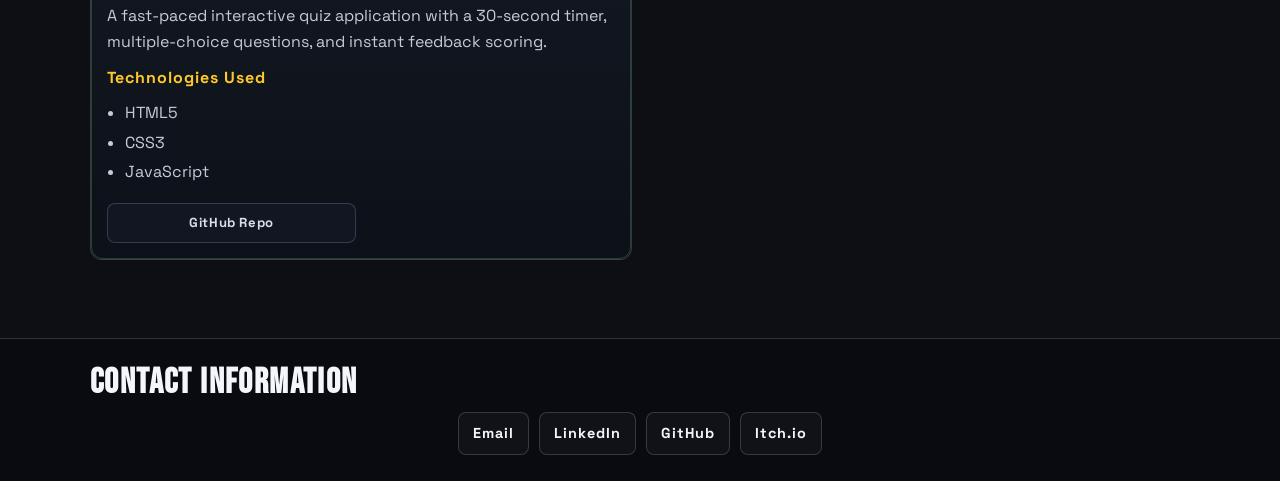
==== commit 18e55bc1: "Add quiz project page and update summary" ====
--- a/index.html
+++ b/index.html
@@ -299,15 +299,15 @@
             <h3>General Knowledge Quiz</h3>
             <h4>2025</h4>
             <h5>Solo Developer</h5>
-            <p>A Face paced Quiz application.</p>
-            <h4 class="project-tech-heading">Technologies Used</h4>
-            <ul class="project-tech-list">
-              <li>HTML</li>
-              <li>CSS</li>
+            <p>A fast-paced interactive quiz application with a 30-second timer, multiple-choice questions, and instant feedback scoring.</p>
+            <h4 class="project-tech-heading">Technologies Used</h4>
+            <ul class="project-tech-list">
+              <li>HTML5</li>
+              <li>CSS3</li>
               <li>JavaScript</li>
             </ul>
             <div class="project-links">
-              <a class="project-box-button github-button" href="https://github.com/jaredakigbesote/quiz" target="_blank"
+              <a class="project-box-button github-button" href="https://github.com/jareda034/quiz" target="_blank"
                 rel="noopener noreferrer">GitHub Repo</a>
             </div>
           </article>
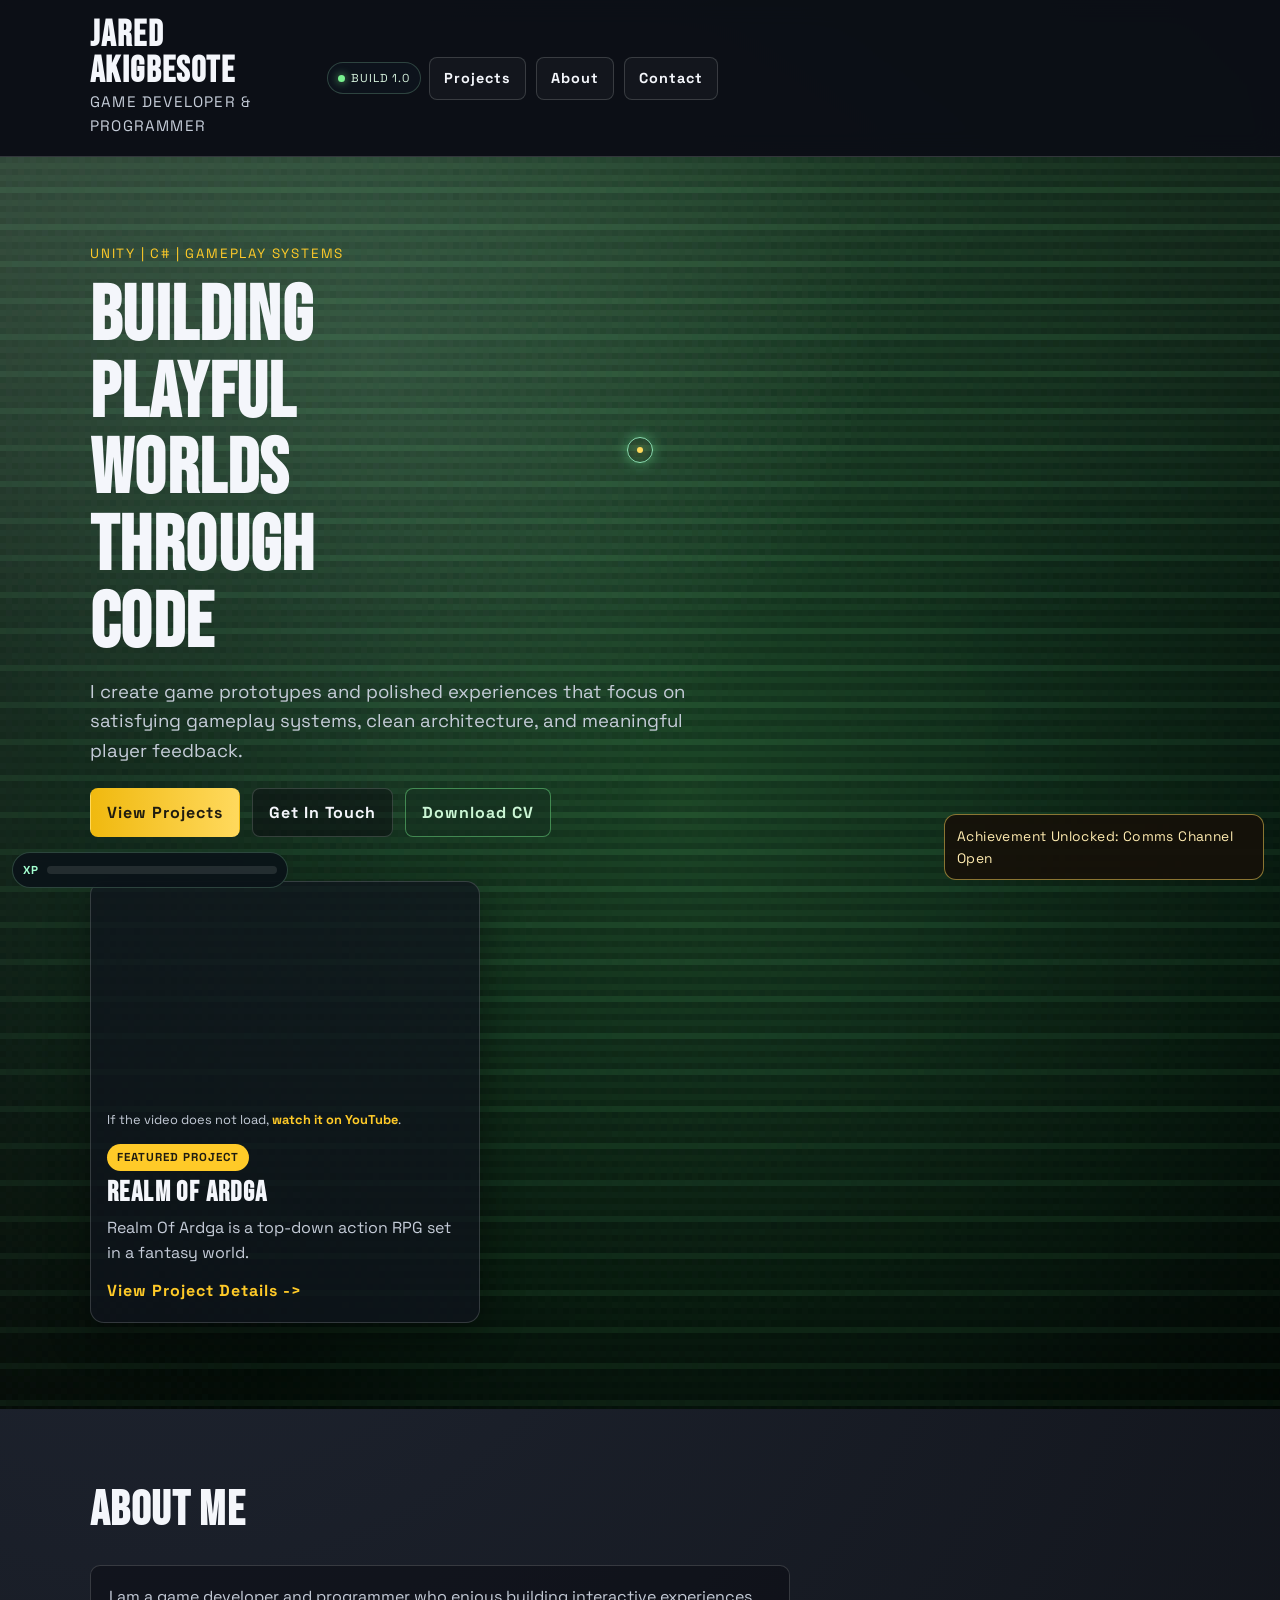
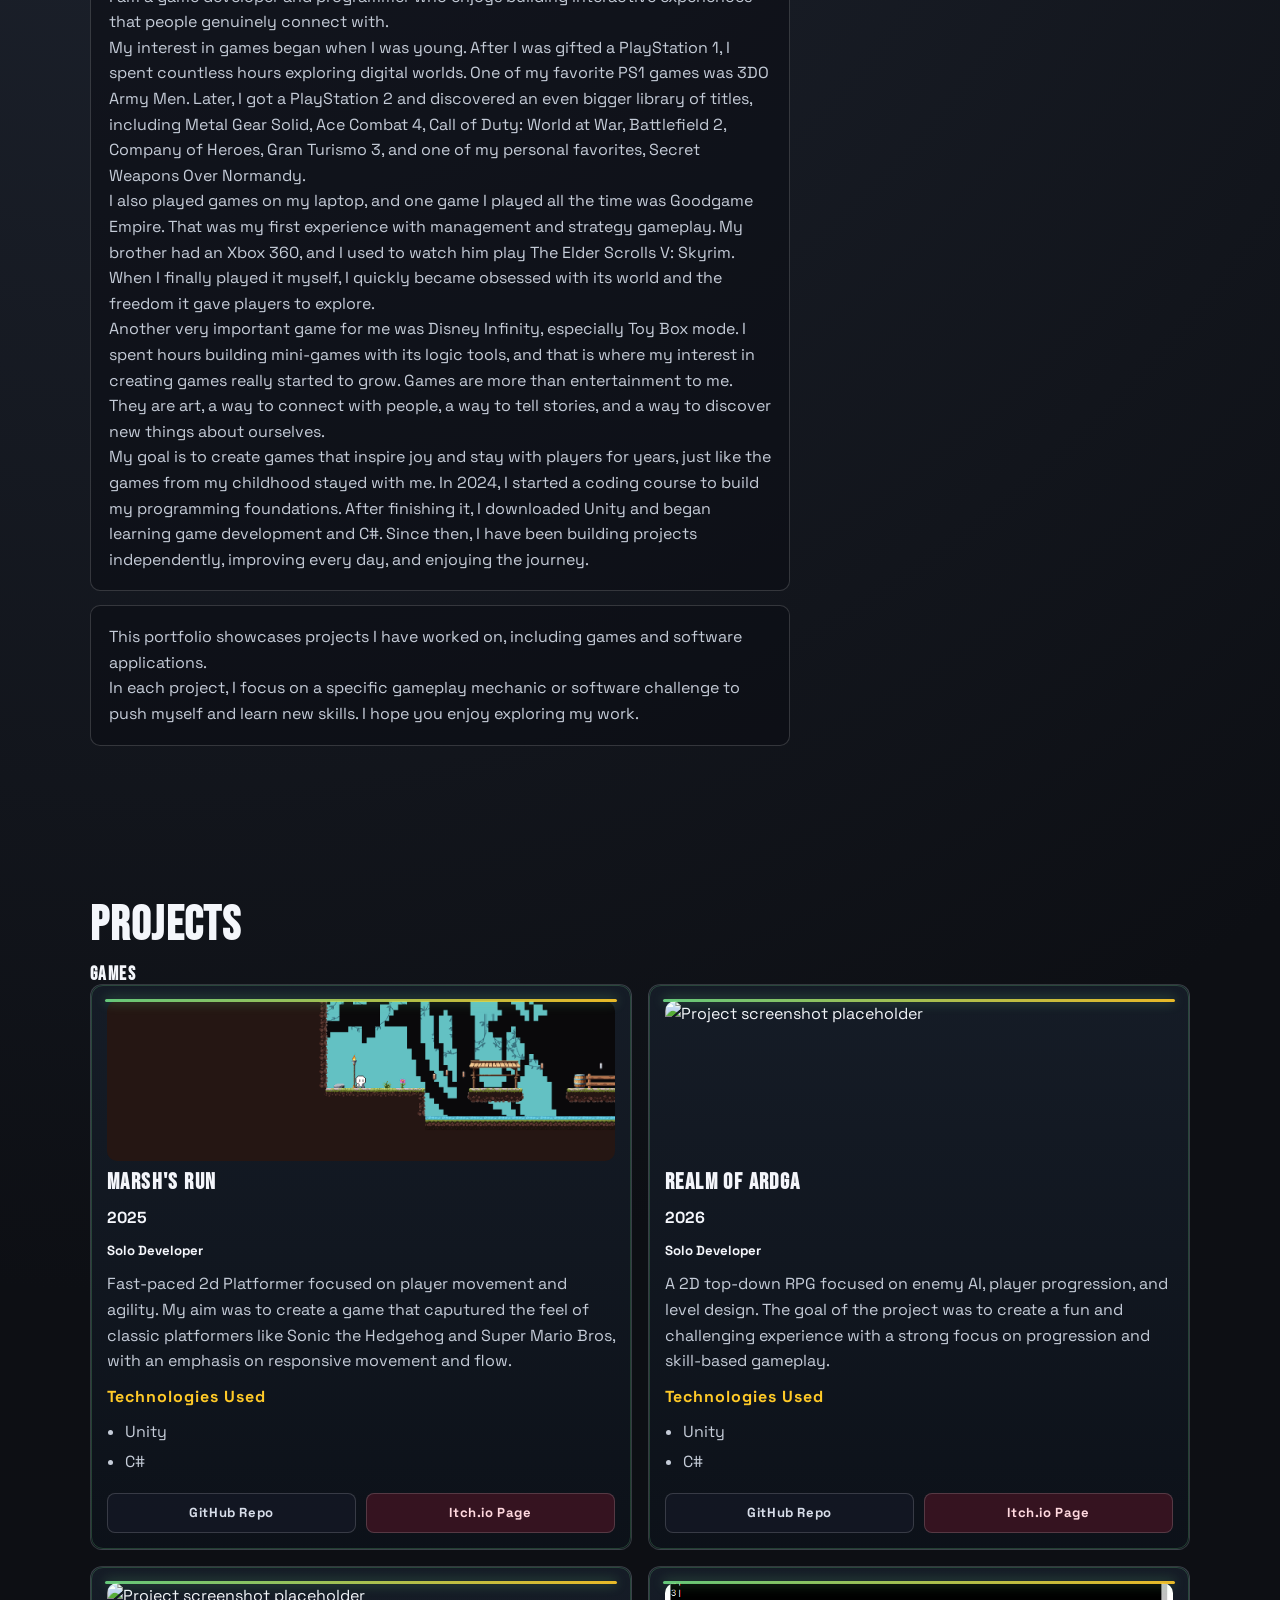
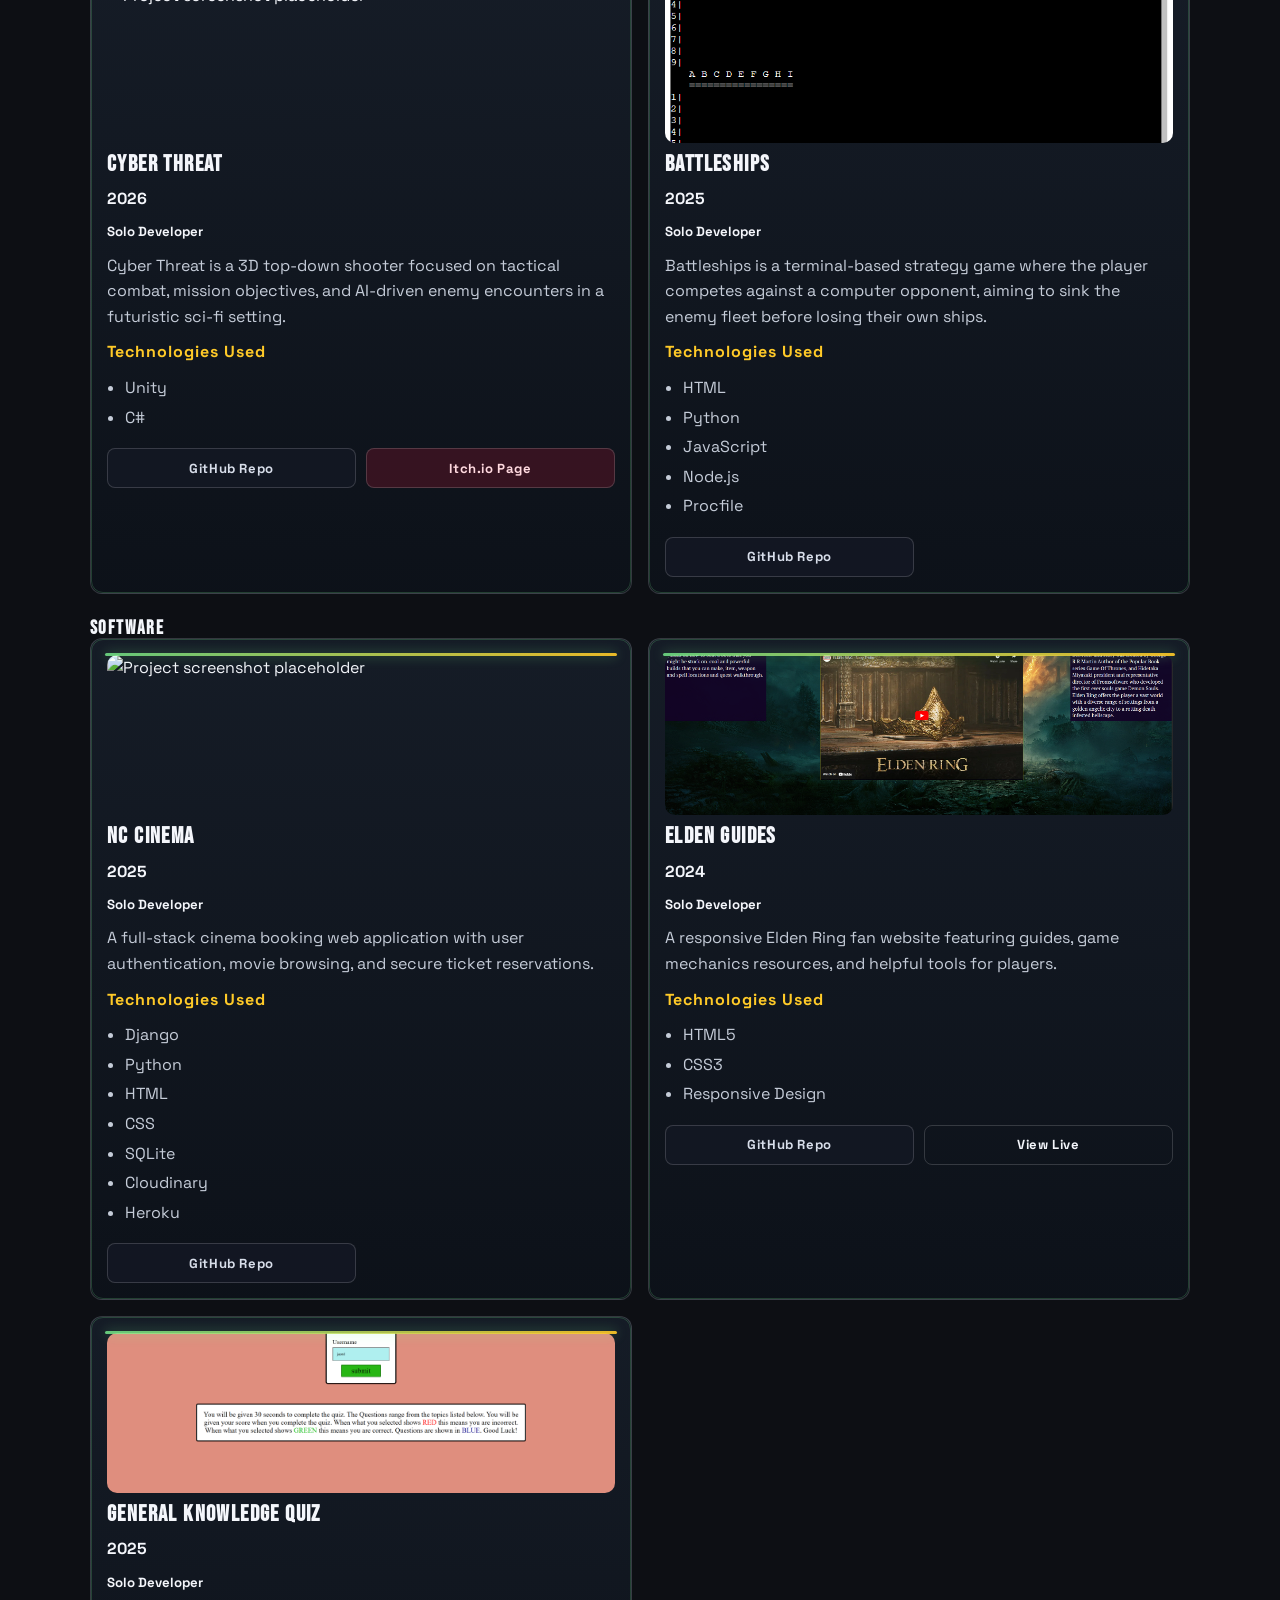
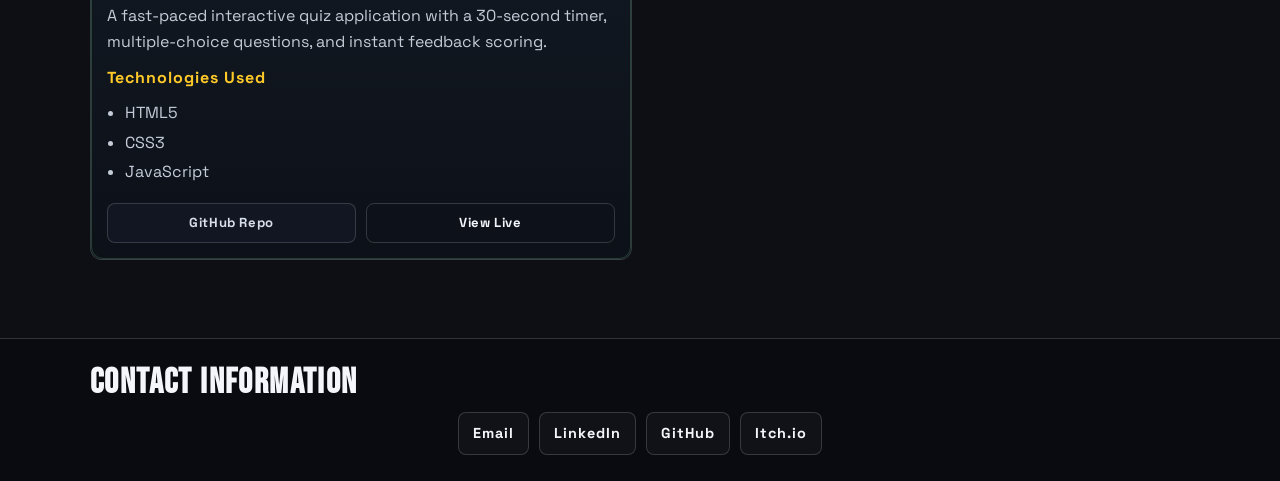
==== commit a8a892a8: "Update portfolio project links" ====
--- a/index.html
+++ b/index.html
@@ -269,7 +269,7 @@
               <li>Heroku</li>
             </ul>
             <div class="project-links">
-              <a class="project-box-button github-button" href="https://github.com/jareda034/NCinema"
+              <a class="project-box-button github-button" href="https://github.com/jaredakigbesote/cinema-p4"
                 target="_blank" rel="noopener noreferrer">GitHub Repo</a>
             </div>
           </article>
@@ -288,8 +288,10 @@
               <li>Responsive Design</li>
             </ul>
             <div class="project-links">
-              <a class="project-box-button github-button" href="https://github.com/jareda034/EldenGuides"
+              <a class="project-box-button github-button" href="https://github.com/jaredakigbesote/Eguides-project"
                 target="_blank" rel="noopener noreferrer">GitHub Repo</a>
+              <a class="project-box-button" href="https://jaredakigbesote.github.io/Eguides-project/"
+                target="_blank" rel="noopener noreferrer">View Live</a>
             </div>
           </article>
           <article class="project-tile" data-project-url="gkq.html">
@@ -307,8 +309,10 @@
               <li>JavaScript</li>
             </ul>
             <div class="project-links">
-              <a class="project-box-button github-button" href="https://github.com/jareda034/quiz" target="_blank"
+              <a class="project-box-button github-button" href="https://github.com/jaredakigbesote/quiz" target="_blank"
                 rel="noopener noreferrer">GitHub Repo</a>
+              <a class="project-box-button" href="https://jaredakigbesote.github.io/quiz/" target="_blank"
+                rel="noopener noreferrer">View Live</a>
             </div>
           </article>
         </div>
